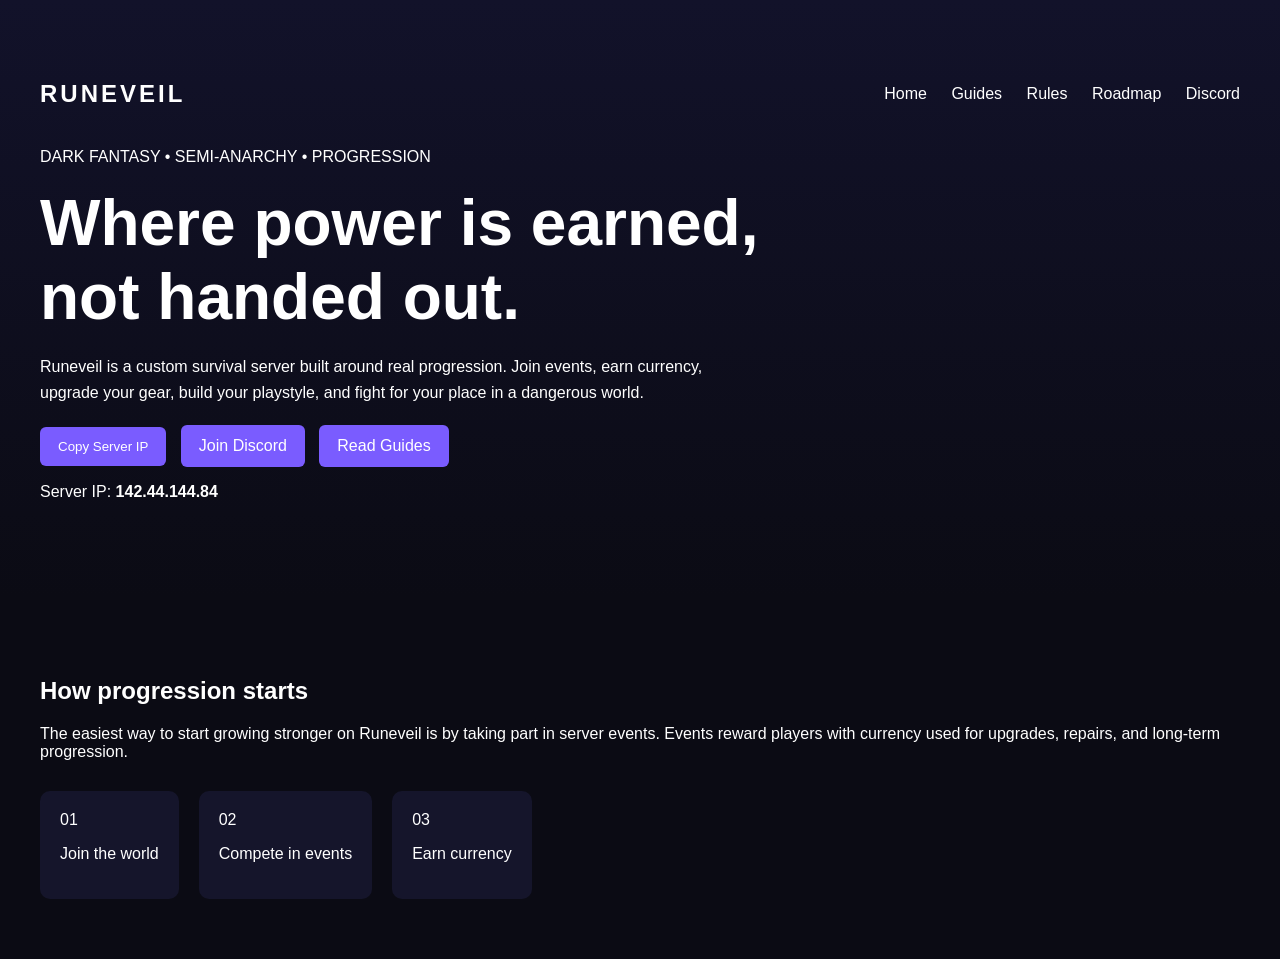
==== index.html @ 257fd69f "Add files via upload" ====
<!DOCTYPE html>
<html lang="en">
<head>
<meta charset="UTF-8">
<meta name="viewport" content="width=device-width, initial-scale=1.0">
<title>Runeveil</title>
<link rel="stylesheet" href="styles.css">
</head>

<body>

<header class="hero">
<div class="nav">
<div class="logo">RUNEVEIL</div>

<div class="links">
<a href="index.html">Home</a>
<a href="guides.html">Guides</a>
<a href="rules.html">Rules</a>
<a href="roadmap.html">Roadmap</a>
<a href="https://discord.gg/XzxYPjAeKG" target="_blank">Discord</a>
</div>
</div>

<div class="hero-content">

<p class="tag">DARK FANTASY • SEMI-ANARCHY • PROGRESSION</p>

<h1>Where power is earned,<br>not handed out.</h1>

<p class="desc">
Runeveil is a custom survival server built around real progression.
Join events, earn currency, upgrade your gear, build your playstyle,
and fight for your place in a dangerous world.
</p>

<div class="buttons">
<button onclick="copyIP()">Copy Server IP</button>
<a class="btn" href="https://discord.gg/XzxYPjAeKG" target="_blank">Join Discord</a>
<a class="btn" href="guides.html">Read Guides</a>
</div>

<p class="ip">Server IP: <strong id="serverip">142.44.144.84</strong></p>

</div>
</header>

<section class="section">

<h2>How progression starts</h2>

<p>
The easiest way to start growing stronger on Runeveil is by taking part in server events.
Events reward players with currency used for upgrades, repairs, and long‑term progression.
</p>

<div class="steps">

<div class="step">
<span>01</span>
<p>Join the world</p>
</div>

<div class="step">
<span>02</span>
<p>Compete in events</p>
</div>

<div class="step">
<span>03</span>
<p>Earn currency</p>
</div>

</div>

</section>

<script src="script.js"></script>

</body>
</html>
---- styles.css ----
body{
margin:0;
font-family:Arial, Helvetica, sans-serif;
background:#0b0b14;
color:white;
}

.hero{
padding:80px 40px;
background:linear-gradient(180deg,#12122a,#0b0b14);
}

.nav{
display:flex;
justify-content:space-between;
align-items:center;
margin-bottom:40px;
}

.logo{
font-size:24px;
font-weight:bold;
letter-spacing:3px;
}

.links a{
margin-left:20px;
color:white;
text-decoration:none;
}

.hero-content h1{
font-size:64px;
margin:20px 0;
}

.desc{
max-width:700px;
line-height:1.6;
}

.buttons{
margin-top:20px;
}

button,.btn{
background:#7a5cff;
border:none;
color:white;
padding:12px 18px;
margin-right:10px;
border-radius:6px;
cursor:pointer;
text-decoration:none;
display:inline-block;
}

.section{
padding:60px 40px;
}

.steps{
display:flex;
gap:20px;
margin-top:30px;
}

.step{
background:#15152b;
padding:20px;
border-radius:10px;
}

.page{
padding:60px;
max-width:900px;
margin:auto;
}
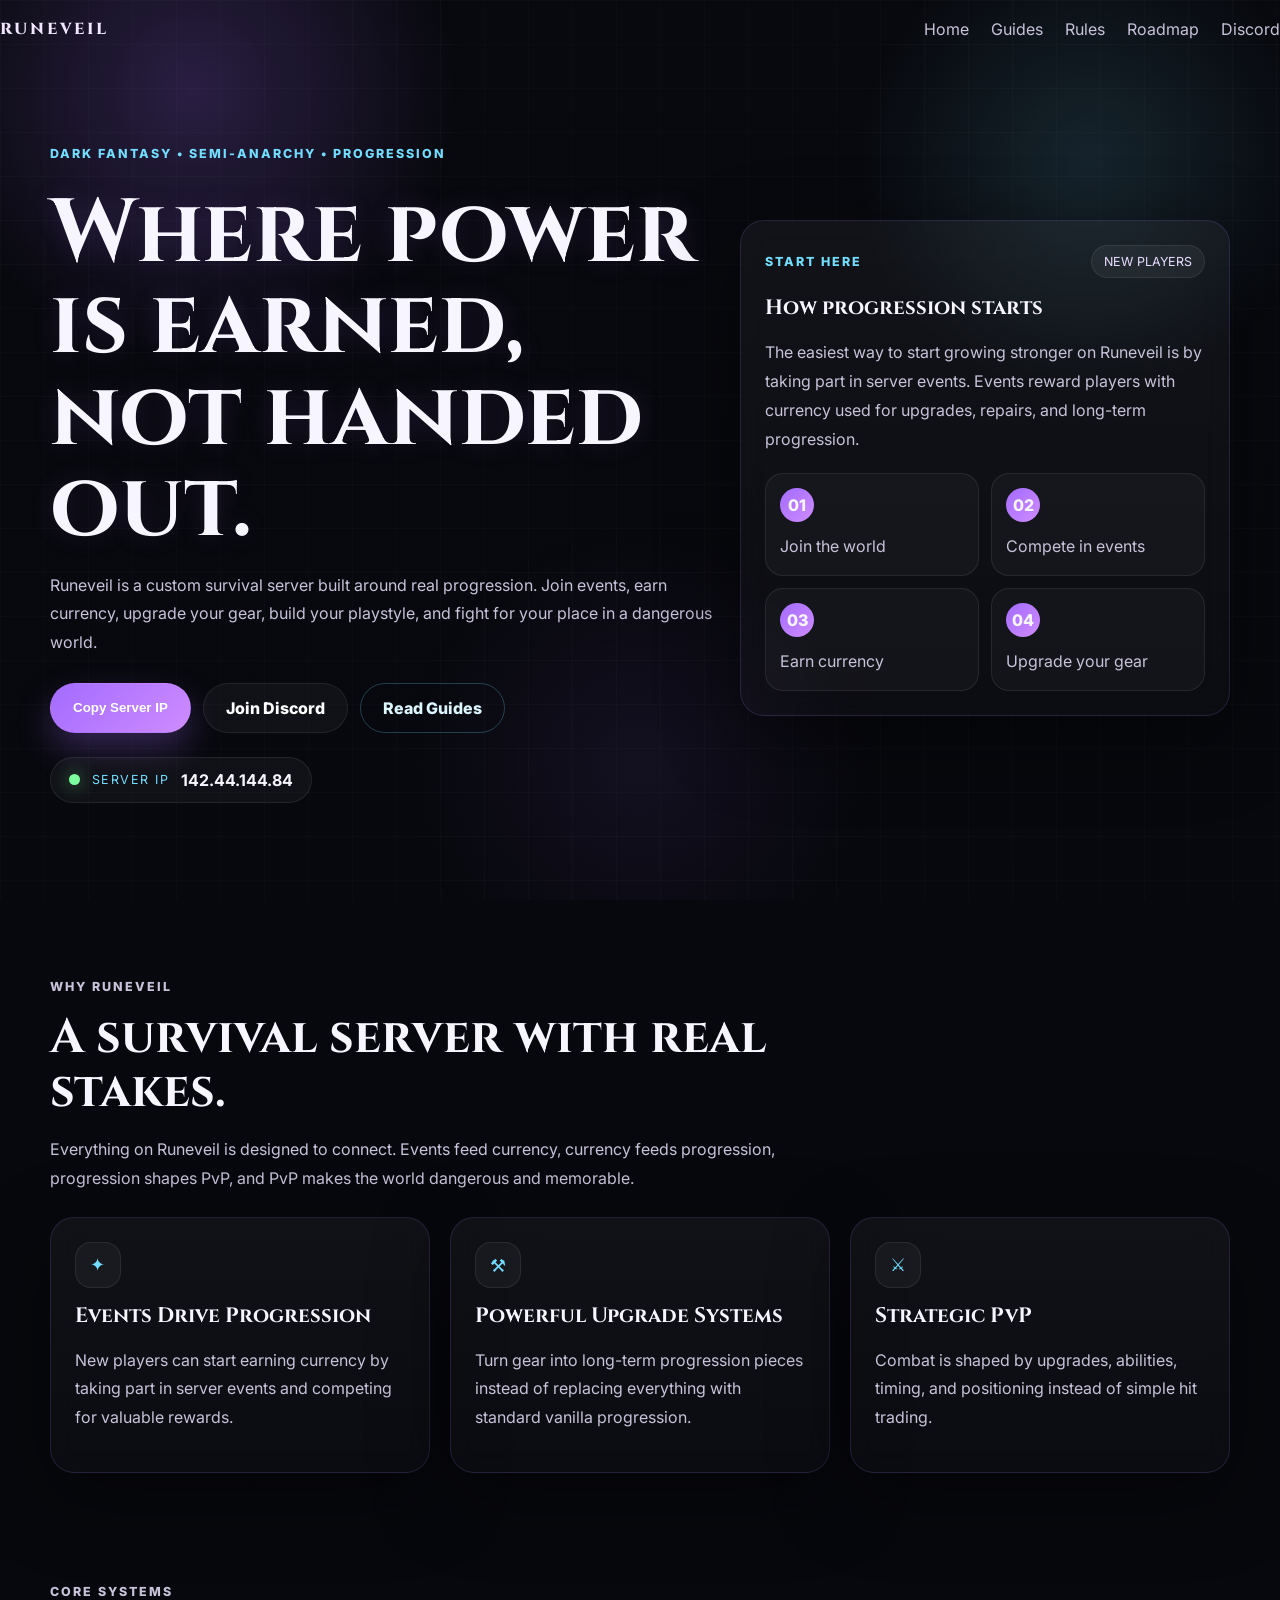
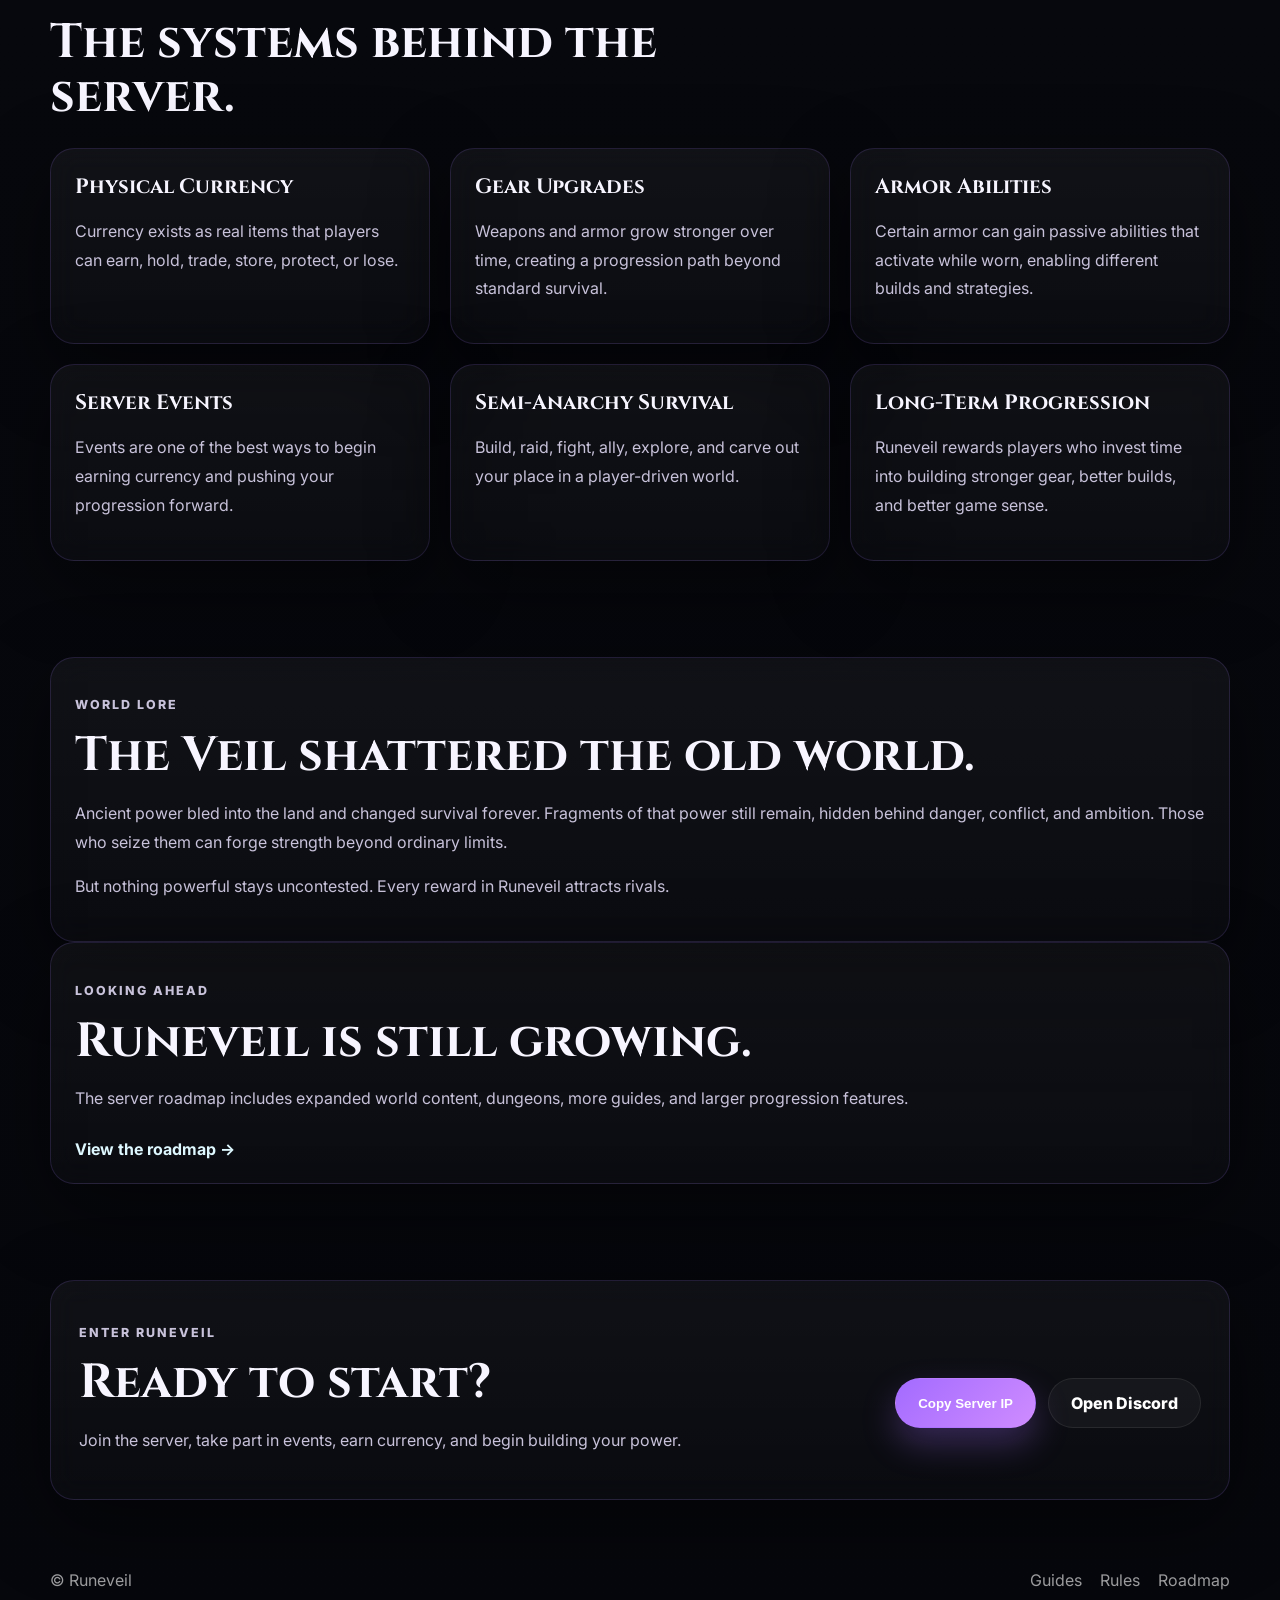
==== commit 075dee7e: "Add files via upload" ====
--- a/index.html
+++ b/index.html
@@ -1,82 +1,183 @@
-
 <!DOCTYPE html>
 <html lang="en">
 <head>
-<meta charset="UTF-8">
-<meta name="viewport" content="width=device-width, initial-scale=1.0">
-<title>Runeveil</title>
-<link rel="stylesheet" href="styles.css">
+  <meta charset="UTF-8" />
+  <meta name="viewport" content="width=device-width, initial-scale=1.0" />
+  <title>Runeveil — Dark Fantasy Survival</title>
+  <meta name="description" content="Runeveil is a dark fantasy semi-anarchy Minecraft survival server built around events, progression, PvP, and powerful gear upgrades." />
+  <link rel="preconnect" href="https://fonts.googleapis.com">
+  <link rel="preconnect" href="https://fonts.gstatic.com" crossorigin>
+  <link href="https://fonts.googleapis.com/css2?family=Cinzel:wght@500;700;800&family=Inter:wght@400;500;600;700;800&display=swap" rel="stylesheet">
+  <link rel="stylesheet" href="styles.css" />
 </head>
+<body>
+  <div class="site-bg"></div>
+  <div class="noise"></div>
 
-<body>
+  <header class="hero-shell">
+    <nav class="nav">
+      <a href="index.html" class="brand">RUNEVEIL</a>
+      <button class="nav-toggle" aria-label="Open navigation" onclick="toggleNav()">☰</button>
+      <div class="nav-links" id="navLinks">
+        <a href="index.html">Home</a>
+        <a href="guides.html">Guides</a>
+        <a href="rules.html">Rules</a>
+        <a href="roadmap.html">Roadmap</a>
+        <a href="https://discord.gg/XzxYPjAeKG" target="_blank" rel="noopener noreferrer">Discord</a>
+      </div>
+    </nav>
 
-<header class="hero">
-<div class="nav">
-<div class="logo">RUNEVEIL</div>
+    <section class="hero">
+      <div class="hero-copy">
+        <p class="eyebrow">DARK FANTASY • SEMI-ANARCHY • PROGRESSION</p>
+        <h1>Where power is earned, not handed out.</h1>
+        <p class="lead">
+          Runeveil is a custom survival server built around real progression. 
+          Join events, earn currency, upgrade your gear, build your playstyle, and fight for your place in a dangerous world.
+        </p>
+        <div class="cta-row">
+          <button class="btn btn-primary" onclick="copyIP()">Copy Server IP</button>
+          <a class="btn btn-secondary" href="https://discord.gg/XzxYPjAeKG" target="_blank" rel="noopener noreferrer">Join Discord</a>
+          <a class="btn btn-ghost" href="guides.html">Read Guides</a>
+        </div>
+        <div class="server-chip">
+          <span class="status"></span>
+          <span class="chip-label">Server IP</span>
+          <strong id="serverip">142.44.144.84</strong>
+        </div>
+      </div>
 
-<div class="links">
-<a href="index.html">Home</a>
-<a href="guides.html">Guides</a>
-<a href="rules.html">Rules</a>
-<a href="roadmap.html">Roadmap</a>
-<a href="https://discord.gg/XzxYPjAeKG" target="_blank">Discord</a>
-</div>
-</div>
+      <div class="hero-panel card">
+        <div class="panel-header">
+          <span class="panel-tag">START HERE</span>
+          <span class="panel-badge">NEW PLAYERS</span>
+        </div>
+        <h3>How progression starts</h3>
+        <p>
+          The easiest way to start growing stronger on Runeveil is by taking part in server events.
+          Events reward players with currency used for upgrades, repairs, and long-term progression.
+        </p>
+        <div class="quick-steps">
+          <div class="quick-step"><span>01</span><p>Join the world</p></div>
+          <div class="quick-step"><span>02</span><p>Compete in events</p></div>
+          <div class="quick-step"><span>03</span><p>Earn currency</p></div>
+          <div class="quick-step"><span>04</span><p>Upgrade your gear</p></div>
+        </div>
+      </div>
+    </section>
+  </header>
 
-<div class="hero-content">
+  <main class="container">
+    <section class="section">
+      <div class="section-heading">
+        <p class="section-tag">WHY RUNEVEIL</p>
+        <h2>A survival server with real stakes.</h2>
+        <p>
+          Everything on Runeveil is designed to connect. Events feed currency, currency feeds progression,
+          progression shapes PvP, and PvP makes the world dangerous and memorable.
+        </p>
+      </div>
 
-<p class="tag">DARK FANTASY • SEMI-ANARCHY • PROGRESSION</p>
+      <div class="grid three">
+        <article class="card feature-card">
+          <div class="icon">✦</div>
+          <h3>Events Drive Progression</h3>
+          <p>New players can start earning currency by taking part in server events and competing for valuable rewards.</p>
+        </article>
+        <article class="card feature-card">
+          <div class="icon">⚒</div>
+          <h3>Powerful Upgrade Systems</h3>
+          <p>Turn gear into long-term progression pieces instead of replacing everything with standard vanilla progression.</p>
+        </article>
+        <article class="card feature-card">
+          <div class="icon">⚔</div>
+          <h3>Strategic PvP</h3>
+          <p>Combat is shaped by upgrades, abilities, timing, and positioning instead of simple hit trading.</p>
+        </article>
+      </div>
+    </section>
 
-<h1>Where power is earned,<br>not handed out.</h1>
+    <section class="section">
+      <div class="section-heading">
+        <p class="section-tag">CORE SYSTEMS</p>
+        <h2>The systems behind the server.</h2>
+      </div>
 
-<p class="desc">
-Runeveil is a custom survival server built around real progression.
-Join events, earn currency, upgrade your gear, build your playstyle,
-and fight for your place in a dangerous world.
-</p>
+      <div class="grid three">
+        <article class="card system-card">
+          <h3>Physical Currency</h3>
+          <p>Currency exists as real items that players can earn, hold, trade, store, protect, or lose.</p>
+        </article>
+        <article class="card system-card">
+          <h3>Gear Upgrades</h3>
+          <p>Weapons and armor grow stronger over time, creating a progression path beyond standard survival.</p>
+        </article>
+        <article class="card system-card">
+          <h3>Armor Abilities</h3>
+          <p>Certain armor can gain passive abilities that activate while worn, enabling different builds and strategies.</p>
+        </article>
+        <article class="card system-card">
+          <h3>Server Events</h3>
+          <p>Events are one of the best ways to begin earning currency and pushing your progression forward.</p>
+        </article>
+        <article class="card system-card">
+          <h3>Semi-Anarchy Survival</h3>
+          <p>Build, raid, fight, ally, explore, and carve out your place in a player-driven world.</p>
+        </article>
+        <article class="card system-card">
+          <h3>Long-Term Progression</h3>
+          <p>Runeveil rewards players who invest time into building stronger gear, better builds, and better game sense.</p>
+        </article>
+      </div>
+    </section>
 
-<div class="buttons">
-<button onclick="copyIP()">Copy Server IP</button>
-<a class="btn" href="https://discord.gg/XzxYPjAeKG" target="_blank">Join Discord</a>
-<a class="btn" href="guides.html">Read Guides</a>
-</div>
+    <section class="section split">
+      <div class="card lore-card">
+        <p class="section-tag">WORLD LORE</p>
+        <h2>The Veil shattered the old world.</h2>
+        <p>
+          Ancient power bled into the land and changed survival forever. Fragments of that power still remain,
+          hidden behind danger, conflict, and ambition. Those who seize them can forge strength beyond ordinary limits.
+        </p>
+        <p>
+          But nothing powerful stays uncontested. Every reward in Runeveil attracts rivals.
+        </p>
+      </div>
 
-<p class="ip">Server IP: <strong id="serverip">142.44.144.84</strong></p>
+      <div class="card roadmap-preview">
+        <p class="section-tag">LOOKING AHEAD</p>
+        <h2>Runeveil is still growing.</h2>
+        <p>
+          The server roadmap includes expanded world content, dungeons, more guides, and larger progression features.
+        </p>
+        <a class="text-link" href="roadmap.html">View the roadmap →</a>
+      </div>
+    </section>
 
-</div>
-</header>
+    <section class="section" id="join">
+      <div class="card join-banner">
+        <div>
+          <p class="section-tag">ENTER RUNEVEIL</p>
+          <h2>Ready to start?</h2>
+          <p>Join the server, take part in events, earn currency, and begin building your power.</p>
+        </div>
+        <div class="cta-row">
+          <button class="btn btn-primary" onclick="copyIP()">Copy Server IP</button>
+          <a class="btn btn-secondary" href="https://discord.gg/XzxYPjAeKG" target="_blank" rel="noopener noreferrer">Open Discord</a>
+        </div>
+      </div>
+    </section>
+  </main>
 
-<section class="section">
+  <footer class="footer container">
+    <div>© Runeveil</div>
+    <div class="footer-links">
+      <a href="guides.html">Guides</a>
+      <a href="rules.html">Rules</a>
+      <a href="roadmap.html">Roadmap</a>
+    </div>
+  </footer>
 
-<h2>How progression starts</h2>
-
-<p>
-The easiest way to start growing stronger on Runeveil is by taking part in server events.
-Events reward players with currency used for upgrades, repairs, and long‑term progression.
-</p>
-
-<div class="steps">
-
-<div class="step">
-<span>01</span>
-<p>Join the world</p>
-</div>
-
-<div class="step">
-<span>02</span>
-<p>Compete in events</p>
-</div>
-
-<div class="step">
-<span>03</span>
-<p>Earn currency</p>
-</div>
-
-</div>
-
-</section>
-
-<script src="script.js"></script>
-
+  <script src="script.js"></script>
 </body>
 </html>
--- a/styles.css
+++ b/styles.css
@@ -1,79 +1,450 @@
-
-body{
-margin:0;
-font-family:Arial, Helvetica, sans-serif;
-background:#0b0b14;
-color:white;
-}
-
-.hero{
-padding:80px 40px;
-background:linear-gradient(180deg,#12122a,#0b0b14);
-}
-
-.nav{
-display:flex;
-justify-content:space-between;
-align-items:center;
-margin-bottom:40px;
-}
-
-.logo{
-font-size:24px;
-font-weight:bold;
-letter-spacing:3px;
-}
-
-.links a{
-margin-left:20px;
-color:white;
-text-decoration:none;
-}
-
-.hero-content h1{
-font-size:64px;
-margin:20px 0;
-}
-
-.desc{
-max-width:700px;
-line-height:1.6;
-}
-
-.buttons{
-margin-top:20px;
-}
-
-button,.btn{
-background:#7a5cff;
-border:none;
-color:white;
-padding:12px 18px;
-margin-right:10px;
-border-radius:6px;
-cursor:pointer;
-text-decoration:none;
-display:inline-block;
-}
-
-.section{
-padding:60px 40px;
-}
-
-.steps{
-display:flex;
-gap:20px;
-margin-top:30px;
-}
-
-.step{
-background:#15152b;
-padding:20px;
-border-radius:10px;
-}
-
-.page{
-padding:60px;
-max-width:900px;
-margin:auto;
-}
+:root {
+  --bg: #07070b;
+  --bg-soft: #10111b;
+  --panel: rgba(19, 21, 33, 0.78);
+  --panel-2: rgba(27, 30, 45, 0.92);
+  --line: rgba(160, 123, 255, 0.16);
+  --line-2: rgba(255,255,255,0.08);
+  --text: #f7f5ff;
+  --muted: #c8c2da;
+  --primary: #a36bff;
+  --primary-2: #cf8cff;
+  --accent: #73ddff;
+  --shadow: 0 24px 80px rgba(0,0,0,.45);
+}
+
+* { box-sizing: border-box; }
+
+html { scroll-behavior: smooth; }
+
+body {
+  margin: 0;
+  color: var(--text);
+  font-family: "Inter", Arial, sans-serif;
+  background: linear-gradient(180deg, #08090e 0%, #06070c 100%);
+  overflow-x: hidden;
+}
+
+.site-bg {
+  position: fixed;
+  inset: 0;
+  background:
+    radial-gradient(circle at 15% 10%, rgba(163,107,255,.22), transparent 20%),
+    radial-gradient(circle at 85% 18%, rgba(115,221,255,.13), transparent 18%),
+    radial-gradient(circle at 50% 85%, rgba(163,107,255,.08), transparent 24%),
+    linear-gradient(180deg, rgba(255,255,255,.02) 1px, transparent 1px),
+    linear-gradient(90deg, rgba(255,255,255,.02) 1px, transparent 1px);
+  background-size: auto, auto, auto, 44px 44px, 44px 44px;
+  pointer-events: none;
+  z-index: 0;
+}
+
+.noise {
+  position: fixed;
+  inset: 0;
+  background-image: radial-gradient(rgba(255,255,255,.05) 0.7px, transparent 0.7px);
+  background-size: 8px 8px;
+  opacity: .03;
+  pointer-events: none;
+  z-index: 0;
+}
+
+body > * {
+  position: relative;
+  z-index: 1;
+}
+
+a { color: inherit; text-decoration: none; }
+
+.container {
+  width: min(1180px, calc(100% - 32px));
+  margin: 0 auto;
+}
+
+.top-spaced {
+  padding-top: 18px;
+}
+
+.nav {
+  display: flex;
+  justify-content: space-between;
+  align-items: center;
+  gap: 18px;
+  padding: 18px 0;
+}
+
+.brand {
+  font-family: "Cinzel", serif;
+  font-weight: 800;
+  letter-spacing: .18em;
+  color: #f0e7ff;
+}
+
+.nav-links {
+  display: flex;
+  gap: 22px;
+  align-items: center;
+  color: var(--muted);
+}
+
+.nav-links a:hover {
+  color: white;
+}
+
+.nav-toggle {
+  display: none;
+  background: rgba(255,255,255,.04);
+  border: 1px solid var(--line-2);
+  color: white;
+  border-radius: 12px;
+  padding: 8px 12px;
+  cursor: pointer;
+}
+
+.hero-shell {
+  padding-bottom: 48px;
+}
+
+.hero {
+  min-height: calc(100vh - 90px);
+  display: grid;
+  grid-template-columns: 1.15fr .85fr;
+  gap: 28px;
+  align-items: center;
+  width: min(1180px, calc(100% - 32px));
+  margin: 0 auto;
+  padding: 30px 0 20px;
+}
+
+.hero-copy,
+.subhero {
+  max-width: 760px;
+}
+
+.eyebrow,
+.section-tag,
+.panel-tag {
+  display: inline-block;
+  color: var(--accent);
+  font-weight: 800;
+  font-size: .78rem;
+  letter-spacing: .16em;
+  text-transform: uppercase;
+}
+
+h1, h2, h3 {
+  font-family: "Cinzel", serif;
+  margin: 0;
+}
+
+h1 {
+  font-size: clamp(3rem, 7vw, 6rem);
+  line-height: 1.02;
+  margin: 16px 0 14px;
+  text-shadow: 0 0 26px rgba(163,107,255,.15);
+}
+
+h2 {
+  font-size: clamp(2rem, 4vw, 3rem);
+  line-height: 1.12;
+  margin-bottom: 14px;
+}
+
+h3 {
+  font-size: 1.3rem;
+  margin-bottom: 10px;
+}
+
+.lead,
+.section-heading p,
+.card p,
+.rule-item p,
+.timeline-item p {
+  color: var(--muted);
+  line-height: 1.8;
+}
+
+.cta-row {
+  display: flex;
+  flex-wrap: wrap;
+  gap: 12px;
+  margin-top: 26px;
+}
+
+.btn {
+  border-radius: 999px;
+  padding: 14px 22px;
+  font-weight: 800;
+  border: 1px solid transparent;
+  transition: transform .18s ease, box-shadow .18s ease, border-color .18s ease, background .18s ease;
+}
+
+.btn:hover {
+  transform: translateY(-2px);
+}
+
+.btn-primary {
+  background: linear-gradient(135deg, var(--primary), var(--primary-2));
+  color: white;
+  box-shadow: 0 16px 34px rgba(163,107,255,.28);
+}
+
+.btn-secondary {
+  background: rgba(255,255,255,.04);
+  color: white;
+  border-color: var(--line-2);
+}
+
+.btn-ghost {
+  background: transparent;
+  color: #dcf6ff;
+  border-color: rgba(115,221,255,.26);
+}
+
+.server-chip {
+  display: inline-flex;
+  align-items: center;
+  gap: 12px;
+  margin-top: 24px;
+  padding: 12px 18px;
+  border-radius: 999px;
+  background: rgba(255,255,255,.04);
+  border: 1px solid var(--line-2);
+}
+
+.status {
+  width: 11px;
+  height: 11px;
+  border-radius: 999px;
+  background: #7cff9e;
+  box-shadow: 0 0 18px rgba(124,255,158,.65);
+}
+
+.chip-label {
+  color: var(--accent);
+  font-size: .78rem;
+  text-transform: uppercase;
+  letter-spacing: .12em;
+}
+
+.card {
+  background: linear-gradient(180deg, rgba(255,255,255,.045), rgba(255,255,255,.02));
+  border: 1px solid var(--line);
+  border-radius: 24px;
+  box-shadow: var(--shadow);
+  backdrop-filter: blur(14px);
+}
+
+.hero-panel {
+  padding: 24px;
+}
+
+.panel-header {
+  display: flex;
+  justify-content: space-between;
+  gap: 12px;
+  align-items: center;
+  margin-bottom: 16px;
+}
+
+.panel-badge {
+  color: #e9ddff;
+  background: rgba(255,255,255,.05);
+  border: 1px solid var(--line-2);
+  padding: 8px 12px;
+  border-radius: 999px;
+  font-size: .78rem;
+}
+
+.quick-steps {
+  display: grid;
+  grid-template-columns: 1fr 1fr;
+  gap: 12px;
+  margin-top: 20px;
+}
+
+.quick-step {
+  background: rgba(255,255,255,.03);
+  border: 1px solid var(--line-2);
+  border-radius: 18px;
+  padding: 14px;
+}
+
+.quick-step span,
+.step-number {
+  display: inline-flex;
+  align-items: center;
+  justify-content: center;
+  width: 34px;
+  height: 34px;
+  border-radius: 999px;
+  background: linear-gradient(135deg, var(--primary), var(--primary-2));
+  font-weight: 800;
+  margin-bottom: 10px;
+}
+
+.quick-step p {
+  margin: 0;
+  color: var(--muted);
+}
+
+.section {
+  padding: 48px 0;
+}
+
+.section-heading {
+  max-width: 760px;
+  margin-bottom: 24px;
+}
+
+.grid {
+  display: grid;
+  gap: 20px;
+}
+
+.grid.three {
+  grid-template-columns: repeat(3, 1fr);
+}
+
+.grid.two,
+.split {
+  grid-template-columns: repeat(2, 1fr);
+}
+
+.feature-card,
+.system-card,
+.guide-card,
+.step-card,
+.lore-card,
+.roadmap-preview {
+  padding: 24px;
+}
+
+.icon {
+  width: 46px;
+  height: 46px;
+  border-radius: 16px;
+  display: inline-flex;
+  align-items: center;
+  justify-content: center;
+  background: rgba(255,255,255,.04);
+  border: 1px solid var(--line-2);
+  color: var(--accent);
+  margin-bottom: 14px;
+  font-size: 1.1rem;
+}
+
+.text-link {
+  display: inline-block;
+  margin-top: 10px;
+  color: #def8ff;
+  font-weight: 700;
+}
+
+.join-banner {
+  padding: 28px;
+  display: flex;
+  justify-content: space-between;
+  gap: 24px;
+  align-items: center;
+}
+
+.subhero {
+  padding: 40px 0 8px;
+}
+
+.rules-list,
+.timeline {
+  display: grid;
+  gap: 16px;
+}
+
+.rule-item,
+.timeline-item {
+  display: grid;
+  grid-template-columns: 70px 1fr;
+  gap: 16px;
+  align-items: start;
+  padding: 20px;
+}
+
+.rule-item span,
+.timeline-meta {
+  display: inline-flex;
+  align-items: center;
+  justify-content: center;
+  min-height: 44px;
+  border-radius: 14px;
+  background: rgba(255,255,255,.04);
+  border: 1px solid var(--line-2);
+  color: var(--accent);
+  font-weight: 800;
+}
+
+.footer {
+  padding: 22px 0 38px;
+  display: flex;
+  justify-content: space-between;
+  gap: 16px;
+  color: rgba(255,255,255,.6);
+}
+
+.footer-links {
+  display: flex;
+  gap: 18px;
+}
+
+@media (max-width: 980px) {
+  .hero,
+  .grid.three,
+  .grid.two,
+  .split {
+    grid-template-columns: 1fr;
+  }
+
+  .join-banner {
+    flex-direction: column;
+    align-items: flex-start;
+  }
+
+  .hero {
+    min-height: auto;
+    padding-top: 10px;
+  }
+}
+
+@media (max-width: 760px) {
+  .nav {
+    flex-wrap: wrap;
+  }
+
+  .nav-toggle {
+    display: inline-flex;
+  }
+
+  .nav-links {
+    display: none;
+    width: 100%;
+    flex-direction: column;
+    align-items: flex-start;
+    padding: 10px 0 6px;
+    gap: 12px;
+  }
+
+  .nav-links.open {
+    display: flex;
+  }
+
+  .footer {
+    flex-direction: column;
+  }
+
+  .rule-item,
+  .timeline-item {
+    grid-template-columns: 1fr;
+  }
+
+  .quick-steps {
+    grid-template-columns: 1fr;
+  }
+}
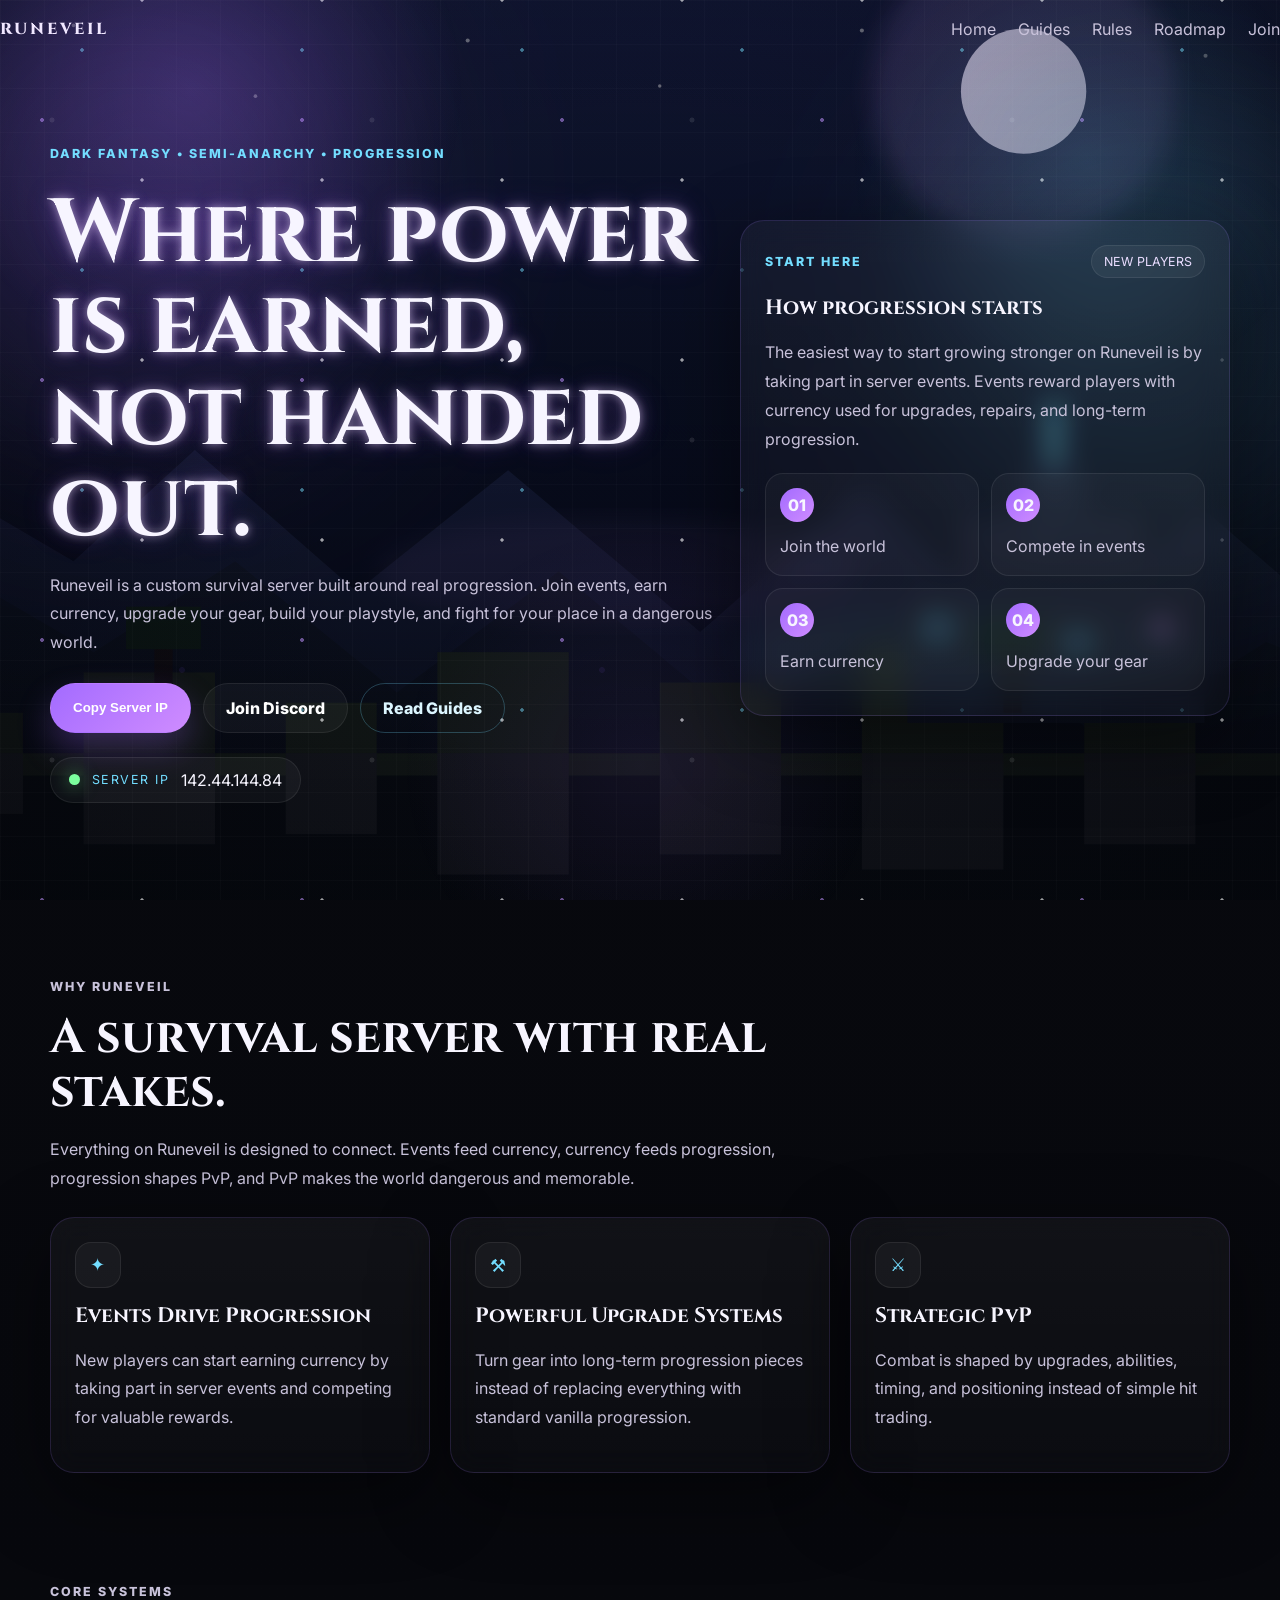
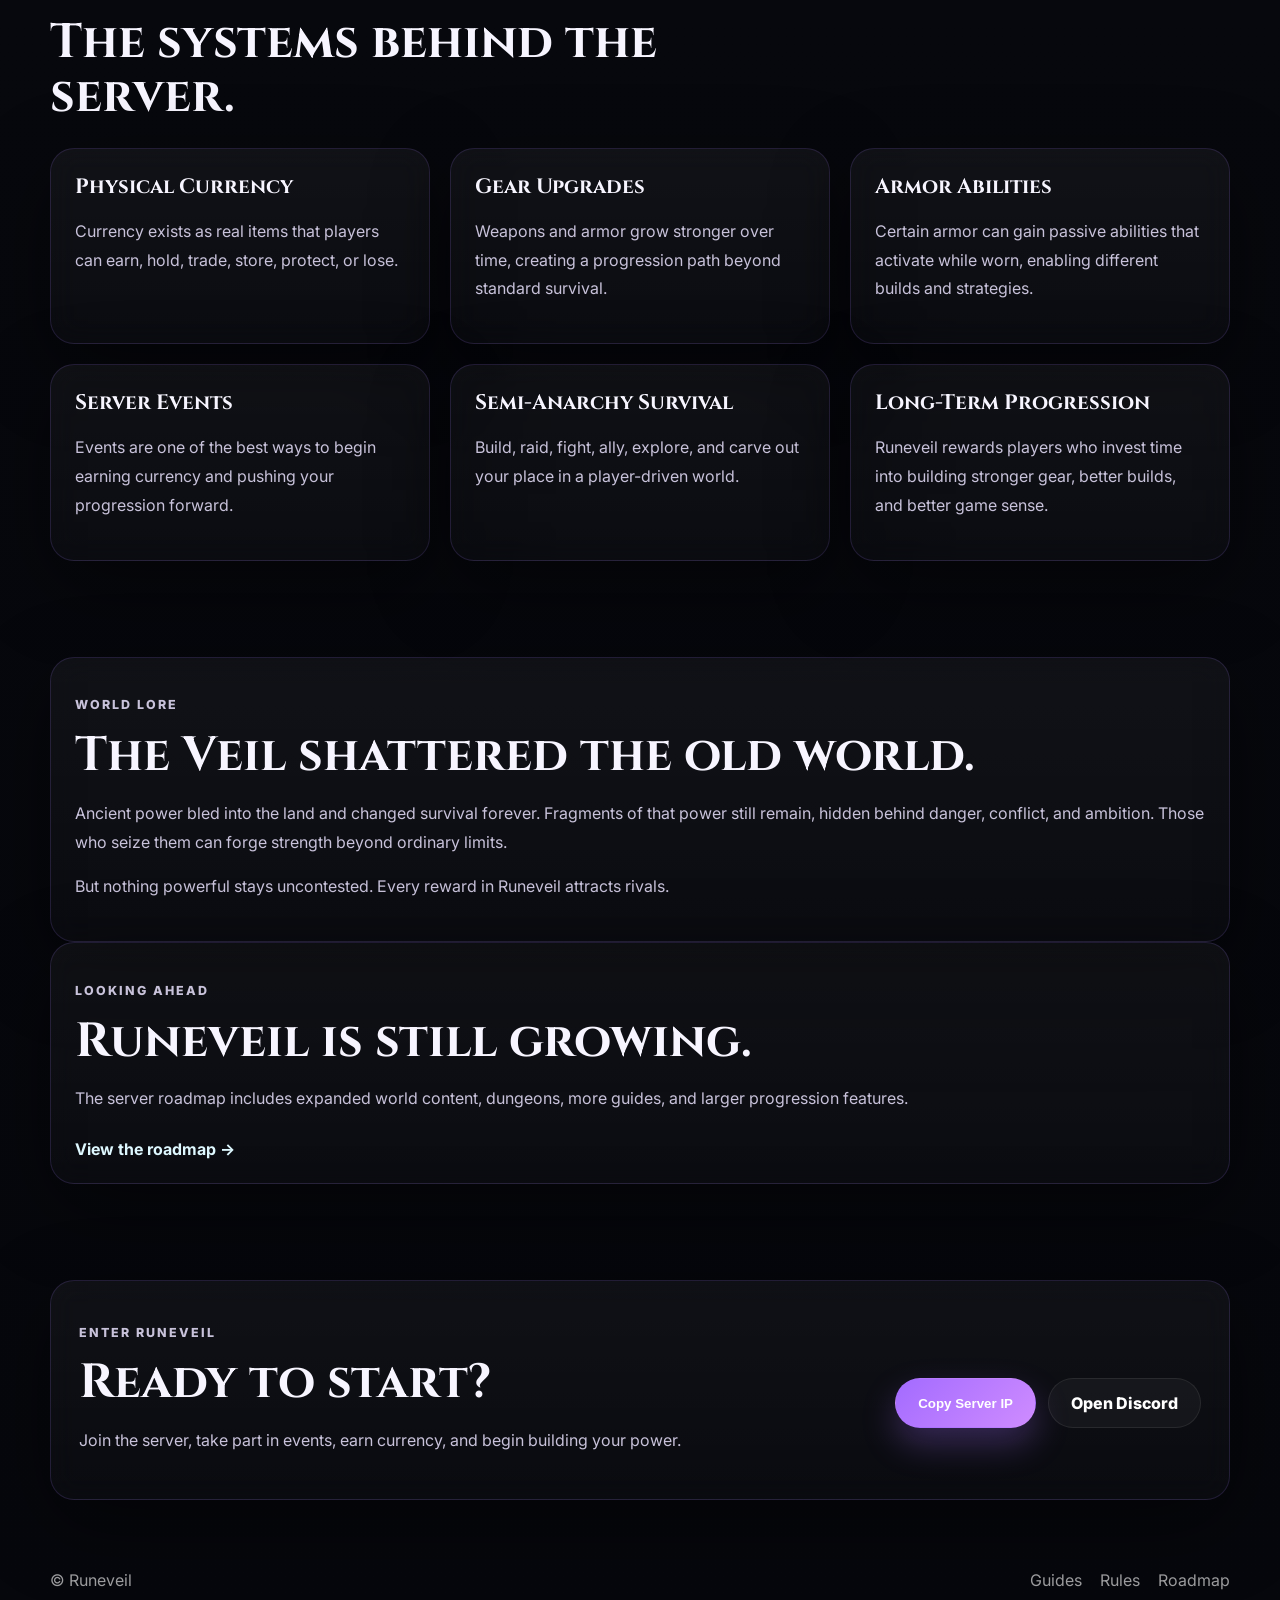
==== commit 6beec384: "Add files via upload" ====
--- a/index.html
+++ b/index.html
@@ -11,6 +11,16 @@
   <link rel="stylesheet" href="styles.css" />
 </head>
 <body>
+
+<div class="rv-effects" aria-hidden="true">
+  <div class="rv-cinematic"></div>
+  <div class="rv-vignette"></div>
+  <div class="rv-fog rv-fog-a"></div>
+  <div class="rv-fog rv-fog-b"></div>
+  <div class="rv-particles rv-particles-a"></div>
+  <div class="rv-particles rv-particles-b"></div>
+</div>
+
   <div class="site-bg"></div>
   <div class="noise"></div>
 
@@ -23,14 +33,14 @@
         <a href="guides.html">Guides</a>
         <a href="rules.html">Rules</a>
         <a href="roadmap.html">Roadmap</a>
-        <a href="https://discord.gg/XzxYPjAeKG" target="_blank" rel="noopener noreferrer">Discord</a>
+        <a href="#join">Join</a>
       </div>
     </nav>
 
     <section class="hero">
       <div class="hero-copy">
         <p class="eyebrow">DARK FANTASY • SEMI-ANARCHY • PROGRESSION</p>
-        <h1>Where power is earned, not handed out.</h1>
+        <h1><span class="rv-title-glow">Where power is earned, not handed out.</span></h1>
         <p class="lead">
           Runeveil is a custom survival server built around real progression. 
           Join events, earn currency, upgrade your gear, build your playstyle, and fight for your place in a dangerous world.
@@ -43,7 +53,7 @@
         <div class="server-chip">
           <span class="status"></span>
           <span class="chip-label">Server IP</span>
-          <strong id="serverip">142.44.144.84</strong>
+          142.44.144.84</strong>
         </div>
       </div>
 
--- a/styles.css
+++ b/styles.css
@@ -448,3 +448,139 @@
     grid-template-columns: 1fr;
   }
 }
+
+
+/* ===== Runeveil obvious effects layer ===== */
+body{
+  position:relative;
+  overflow-x:hidden;
+}
+
+.rv-effects{
+  position:fixed;
+  inset:0;
+  z-index:-2;
+  pointer-events:none;
+  overflow:hidden;
+}
+
+.rv-cinematic{
+  position:absolute;
+  inset:-2%;
+  background:
+    linear-gradient(180deg, rgba(8,10,18,.12), rgba(7,9,15,.58)),
+    url("minecraft_cinematic_bg.svg") center/cover no-repeat;
+  transform:scale(1.08);
+  animation: rvBgMove 16s ease-in-out infinite alternate;
+  filter:saturate(1.08) contrast(1.06);
+}
+
+.rv-vignette{
+  position:absolute;
+  inset:0;
+  background:
+    radial-gradient(circle at center, transparent 40%, rgba(3,4,8,.38) 100%),
+    linear-gradient(180deg, rgba(6,8,12,.08), rgba(6,8,12,.45));
+}
+
+.rv-fog{
+  position:absolute;
+  border-radius:999px;
+  filter:blur(95px);
+  opacity:.42;
+  mix-blend-mode:screen;
+}
+.rv-fog-a{
+  width:460px;
+  height:460px;
+  left:-90px;
+  top:-40px;
+  background:rgba(157, 103, 255, .40);
+  animation: rvFogA 9s ease-in-out infinite alternate;
+}
+.rv-fog-b{
+  width:420px;
+  height:420px;
+  right:-80px;
+  top:120px;
+  background:rgba(105, 225, 255, .25);
+  animation: rvFogB 11s ease-in-out infinite alternate;
+}
+
+.rv-particles{
+  position:absolute;
+  inset:-10%;
+  background-repeat:repeat;
+}
+.rv-particles-a{
+  background-image:
+    radial-gradient(circle, rgba(255,255,255,.95) 0 1.4px, transparent 1.9px),
+    radial-gradient(circle, rgba(193,148,255,.8) 0 1.7px, transparent 2.2px),
+    radial-gradient(circle, rgba(119,226,255,.75) 0 1.5px, transparent 2px);
+  background-size: 180px 180px, 260px 260px, 220px 220px;
+  background-position: 0 0, 40px 80px, 100px 30px;
+  opacity:.65;
+  animation: rvParticlesA 18s linear infinite;
+}
+.rv-particles-b{
+  background-image:
+    radial-gradient(circle, rgba(255,255,255,.35) 0 2.2px, transparent 2.8px),
+    radial-gradient(circle, rgba(145,95,255,.28) 0 2.6px, transparent 3.2px);
+  background-size: 320px 320px, 420px 420px;
+  background-position: 20px 50px, 100px 130px;
+  opacity:.28;
+  animation: rvParticlesB 28s linear infinite;
+}
+
+.rv-logo-glow,
+.logo{
+  text-shadow:
+    0 0 10px rgba(218,170,255,.82),
+    0 0 22px rgba(143,95,255,.55),
+    0 0 42px rgba(105,225,255,.26);
+  animation: rvLogoPulse 2.8s ease-in-out infinite;
+}
+
+.rv-title-glow{
+  display:inline-block;
+  text-shadow:
+    0 0 8px rgba(238,223,255,.50),
+    0 0 18px rgba(203,140,255,.30),
+    0 0 34px rgba(143,95,255,.18);
+  animation: rvTitlePulse 3.2s ease-in-out infinite;
+}
+
+@keyframes rvBgMove{
+  from{transform:scale(1.08) translate3d(0,0,0)}
+  to{transform:scale(1.12) translate3d(0,-16px,0)}
+}
+@keyframes rvFogA{
+  from{transform:translate3d(0,0,0)}
+  to{transform:translate3d(32px,-14px,0)}
+}
+@keyframes rvFogB{
+  from{transform:translate3d(0,0,0)}
+  to{transform:translate3d(-28px,16px,0)}
+}
+@keyframes rvParticlesA{
+  from{transform:translateY(0)}
+  to{transform:translateY(48px)}
+}
+@keyframes rvParticlesB{
+  from{transform:translateY(0)}
+  to{transform:translateY(-34px)}
+}
+@keyframes rvLogoPulse{
+  0%,100%{filter:brightness(1)}
+  50%{filter:brightness(1.12)}
+}
+@keyframes rvTitlePulse{
+  0%,100%{opacity:1}
+  50%{opacity:.92}
+}
+
+/* keep page content above effects */
+.hero, .section, .page, .nav {
+  position:relative;
+  z-index:1;
+}
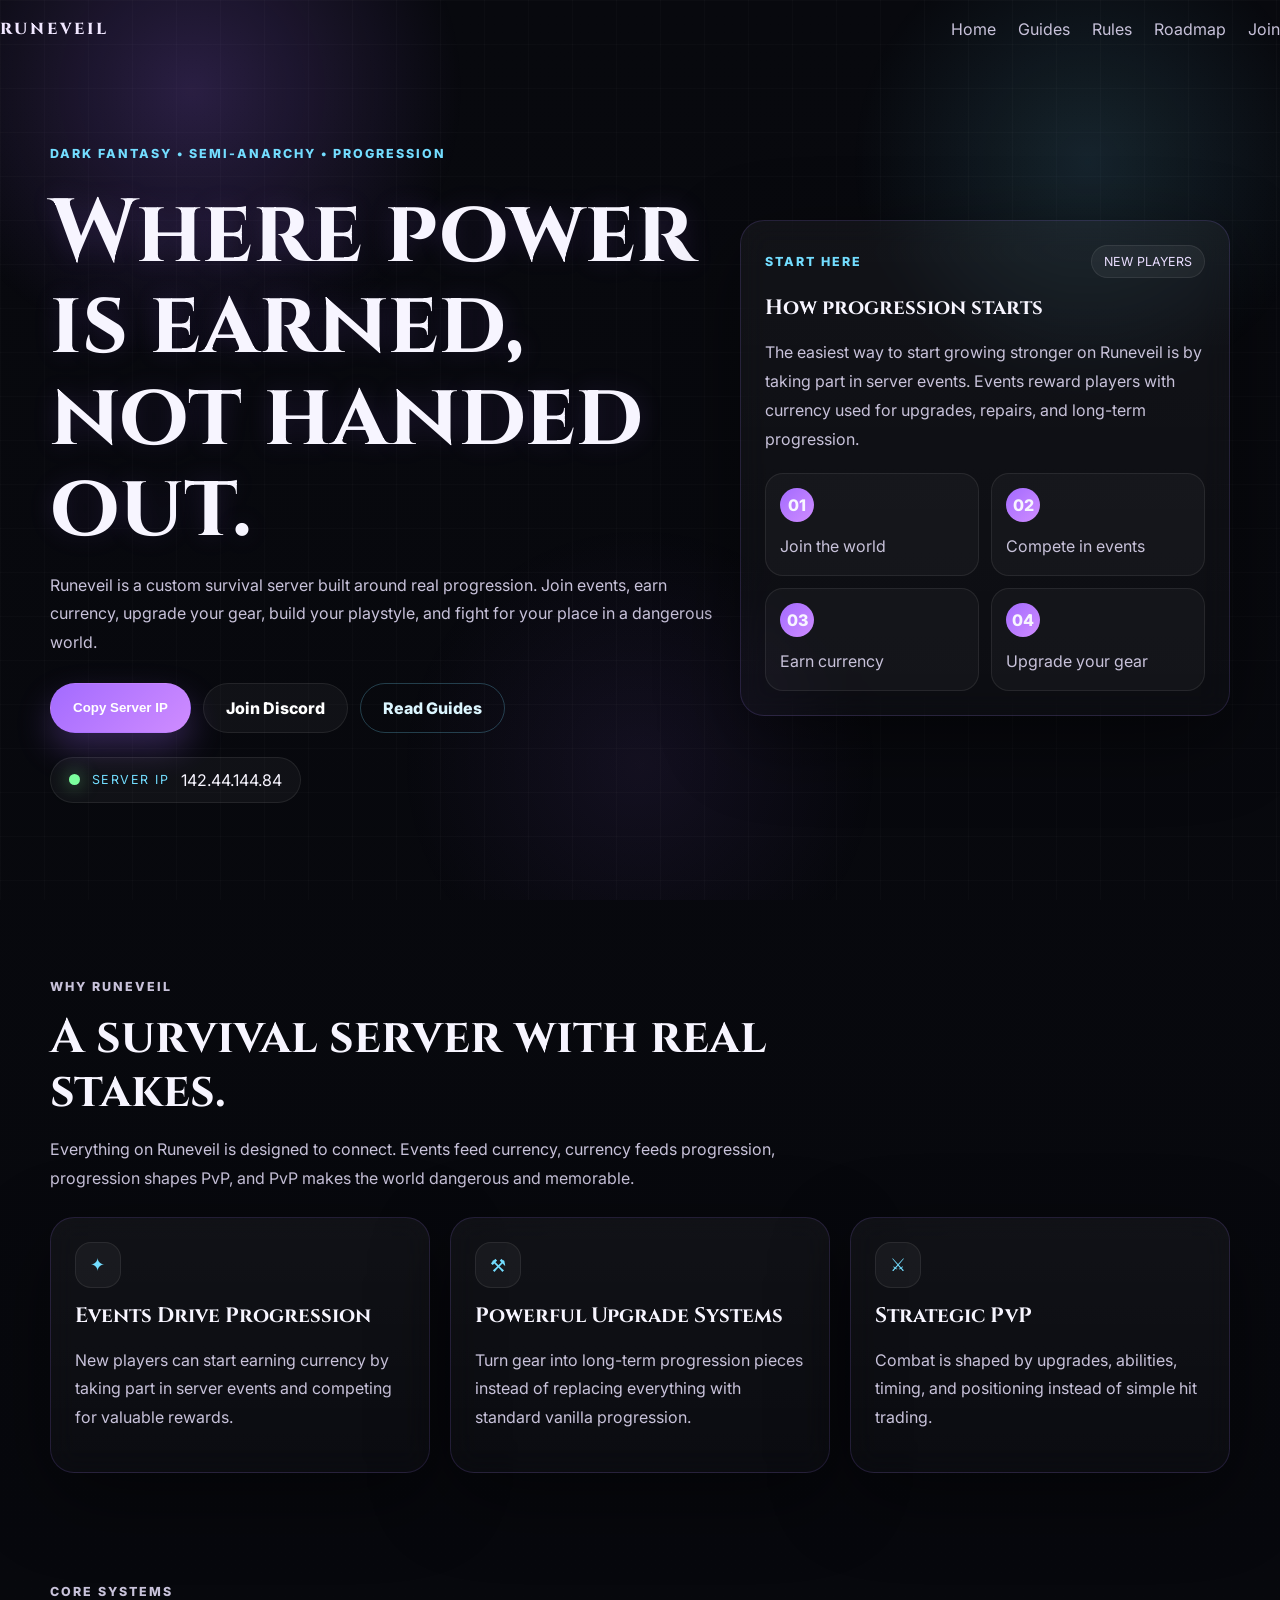
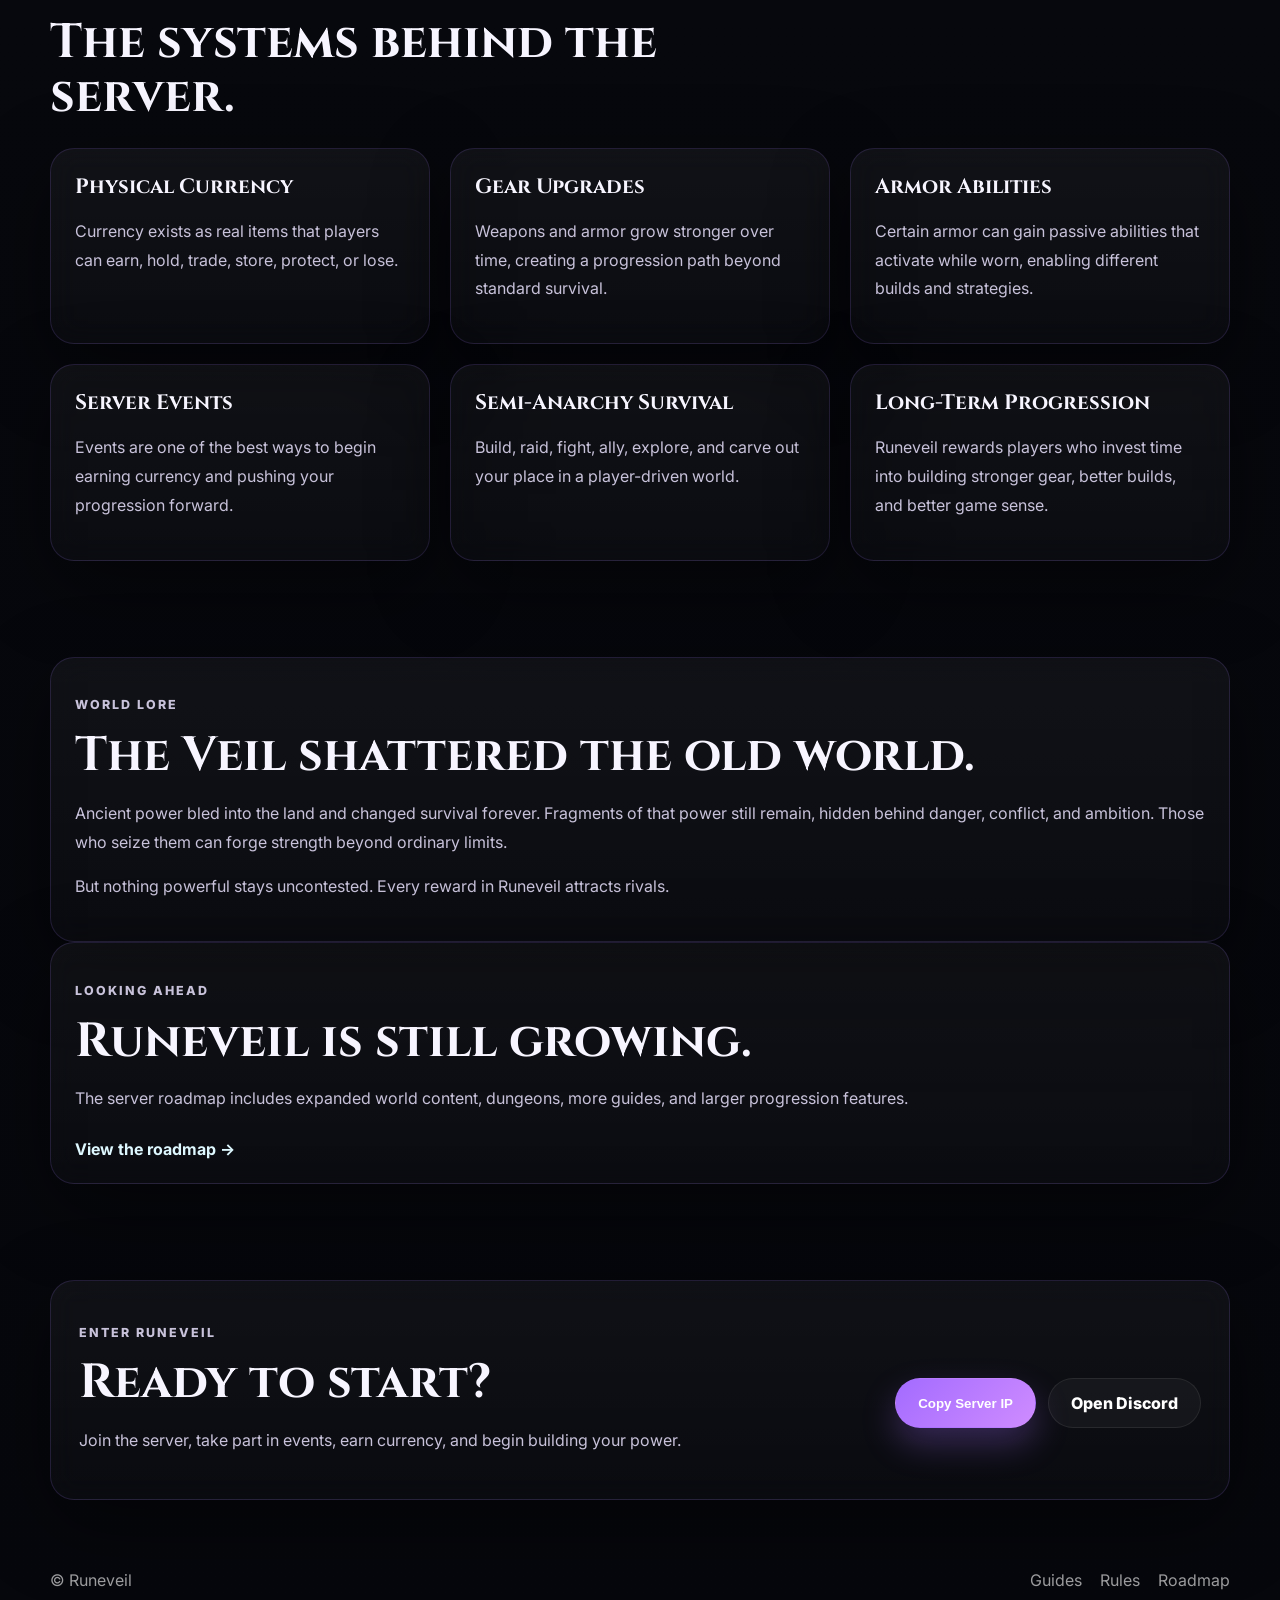
==== commit 38200296: "Add files via upload" ====
--- a/index.html
+++ b/index.html
@@ -11,16 +11,6 @@
   <link rel="stylesheet" href="styles.css" />
 </head>
 <body>
-
-<div class="rv-effects" aria-hidden="true">
-  <div class="rv-cinematic"></div>
-  <div class="rv-vignette"></div>
-  <div class="rv-fog rv-fog-a"></div>
-  <div class="rv-fog rv-fog-b"></div>
-  <div class="rv-particles rv-particles-a"></div>
-  <div class="rv-particles rv-particles-b"></div>
-</div>
-
   <div class="site-bg"></div>
   <div class="noise"></div>
 
@@ -40,7 +30,7 @@
     <section class="hero">
       <div class="hero-copy">
         <p class="eyebrow">DARK FANTASY • SEMI-ANARCHY • PROGRESSION</p>
-        <h1><span class="rv-title-glow">Where power is earned, not handed out.</span></h1>
+        <h1>Where power is earned, not handed out.</h1>
         <p class="lead">
           Runeveil is a custom survival server built around real progression. 
           Join events, earn currency, upgrade your gear, build your playstyle, and fight for your place in a dangerous world.
--- a/styles.css
+++ b/styles.css
@@ -450,137 +450,8 @@
 }
 
 
-/* ===== Runeveil obvious effects layer ===== */
-body{
-  position:relative;
-  overflow-x:hidden;
-}
-
-.rv-effects{
-  position:fixed;
-  inset:0;
-  z-index:-2;
-  pointer-events:none;
-  overflow:hidden;
-}
-
-.rv-cinematic{
-  position:absolute;
-  inset:-2%;
-  background:
-    linear-gradient(180deg, rgba(8,10,18,.12), rgba(7,9,15,.58)),
-    url("minecraft_cinematic_bg.svg") center/cover no-repeat;
-  transform:scale(1.08);
-  animation: rvBgMove 16s ease-in-out infinite alternate;
-  filter:saturate(1.08) contrast(1.06);
-}
-
-.rv-vignette{
-  position:absolute;
-  inset:0;
-  background:
-    radial-gradient(circle at center, transparent 40%, rgba(3,4,8,.38) 100%),
-    linear-gradient(180deg, rgba(6,8,12,.08), rgba(6,8,12,.45));
-}
-
-.rv-fog{
-  position:absolute;
-  border-radius:999px;
-  filter:blur(95px);
-  opacity:.42;
-  mix-blend-mode:screen;
-}
-.rv-fog-a{
-  width:460px;
-  height:460px;
-  left:-90px;
-  top:-40px;
-  background:rgba(157, 103, 255, .40);
-  animation: rvFogA 9s ease-in-out infinite alternate;
-}
-.rv-fog-b{
-  width:420px;
-  height:420px;
-  right:-80px;
-  top:120px;
-  background:rgba(105, 225, 255, .25);
-  animation: rvFogB 11s ease-in-out infinite alternate;
-}
-
-.rv-particles{
-  position:absolute;
-  inset:-10%;
-  background-repeat:repeat;
-}
-.rv-particles-a{
-  background-image:
-    radial-gradient(circle, rgba(255,255,255,.95) 0 1.4px, transparent 1.9px),
-    radial-gradient(circle, rgba(193,148,255,.8) 0 1.7px, transparent 2.2px),
-    radial-gradient(circle, rgba(119,226,255,.75) 0 1.5px, transparent 2px);
-  background-size: 180px 180px, 260px 260px, 220px 220px;
-  background-position: 0 0, 40px 80px, 100px 30px;
-  opacity:.65;
-  animation: rvParticlesA 18s linear infinite;
-}
-.rv-particles-b{
-  background-image:
-    radial-gradient(circle, rgba(255,255,255,.35) 0 2.2px, transparent 2.8px),
-    radial-gradient(circle, rgba(145,95,255,.28) 0 2.6px, transparent 3.2px);
-  background-size: 320px 320px, 420px 420px;
-  background-position: 20px 50px, 100px 130px;
-  opacity:.28;
-  animation: rvParticlesB 28s linear infinite;
-}
-
-.rv-logo-glow,
-.logo{
-  text-shadow:
-    0 0 10px rgba(218,170,255,.82),
-    0 0 22px rgba(143,95,255,.55),
-    0 0 42px rgba(105,225,255,.26);
-  animation: rvLogoPulse 2.8s ease-in-out infinite;
-}
-
-.rv-title-glow{
-  display:inline-block;
-  text-shadow:
-    0 0 8px rgba(238,223,255,.50),
-    0 0 18px rgba(203,140,255,.30),
-    0 0 34px rgba(143,95,255,.18);
-  animation: rvTitlePulse 3.2s ease-in-out infinite;
-}
-
-@keyframes rvBgMove{
-  from{transform:scale(1.08) translate3d(0,0,0)}
-  to{transform:scale(1.12) translate3d(0,-16px,0)}
-}
-@keyframes rvFogA{
-  from{transform:translate3d(0,0,0)}
-  to{transform:translate3d(32px,-14px,0)}
-}
-@keyframes rvFogB{
-  from{transform:translate3d(0,0,0)}
-  to{transform:translate3d(-28px,16px,0)}
-}
-@keyframes rvParticlesA{
-  from{transform:translateY(0)}
-  to{transform:translateY(48px)}
-}
-@keyframes rvParticlesB{
-  from{transform:translateY(0)}
-  to{transform:translateY(-34px)}
-}
-@keyframes rvLogoPulse{
-  0%,100%{filter:brightness(1)}
-  50%{filter:brightness(1.12)}
-}
-@keyframes rvTitlePulse{
-  0%,100%{opacity:1}
-  50%{opacity:.92}
-}
-
-/* keep page content above effects */
-.hero, .section, .page, .nav {
-  position:relative;
-  z-index:1;
-}
+.shop-btn{
+background: linear-gradient(135deg,#ffb347,#ff8c42);
+color:white;
+box-shadow:0 8px 25px rgba(255,140,66,.3);
+}
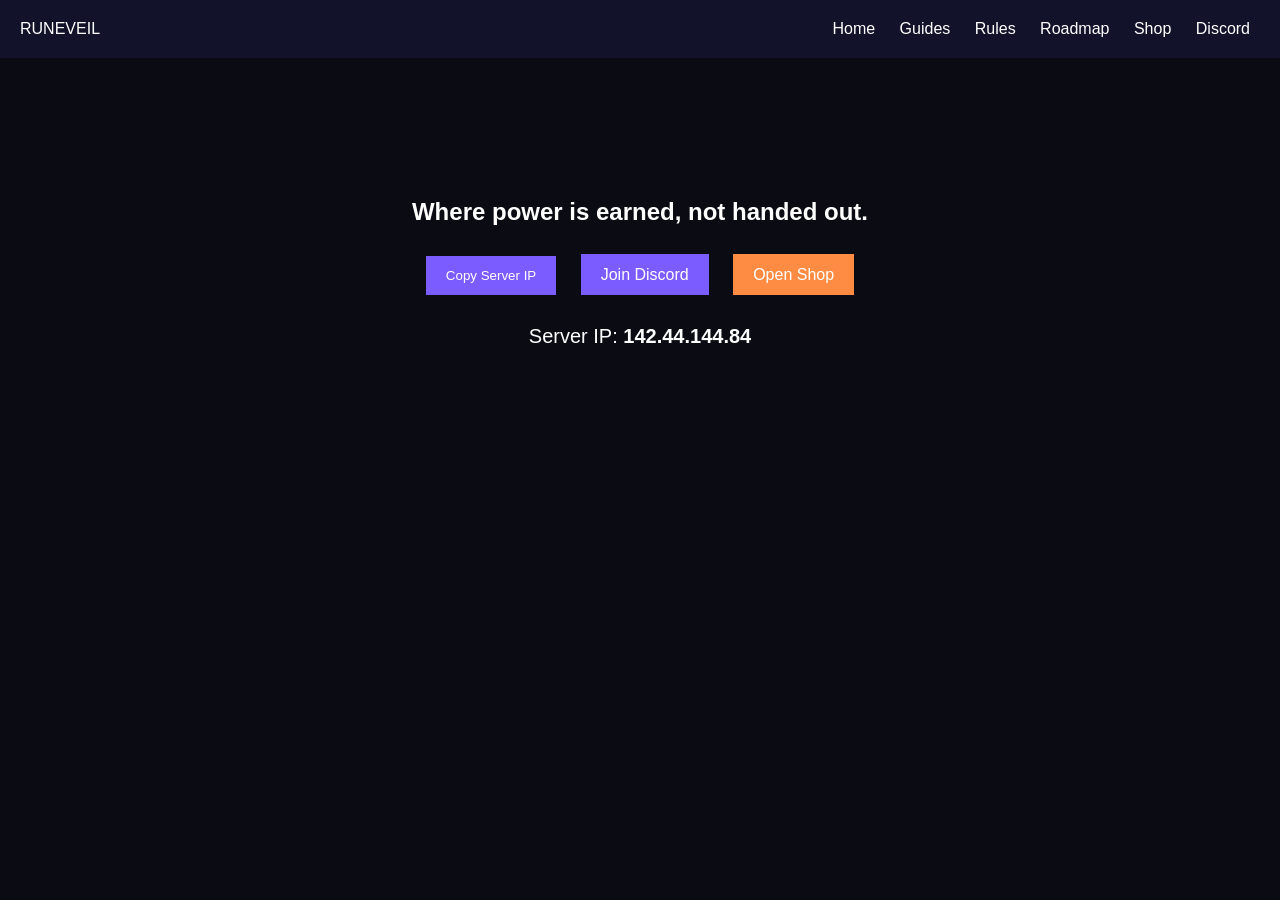
==== commit d79cbc37: "Add files via upload" ====
--- a/index.html
+++ b/index.html
@@ -1,183 +1,42 @@
+
 <!DOCTYPE html>
-<html lang="en">
+<html>
 <head>
-  <meta charset="UTF-8" />
-  <meta name="viewport" content="width=device-width, initial-scale=1.0" />
-  <title>Runeveil — Dark Fantasy Survival</title>
-  <meta name="description" content="Runeveil is a dark fantasy semi-anarchy Minecraft survival server built around events, progression, PvP, and powerful gear upgrades." />
-  <link rel="preconnect" href="https://fonts.googleapis.com">
-  <link rel="preconnect" href="https://fonts.gstatic.com" crossorigin>
-  <link href="https://fonts.googleapis.com/css2?family=Cinzel:wght@500;700;800&family=Inter:wght@400;500;600;700;800&display=swap" rel="stylesheet">
-  <link rel="stylesheet" href="styles.css" />
+<meta charset="UTF-8">
+<meta name="viewport" content="width=device-width, initial-scale=1.0">
+<title>Runeveil</title>
+<link rel="stylesheet" href="styles.css">
 </head>
+
 <body>
-  <div class="site-bg"></div>
-  <div class="noise"></div>
 
-  <header class="hero-shell">
-    <nav class="nav">
-      <a href="index.html" class="brand">RUNEVEIL</a>
-      <button class="nav-toggle" aria-label="Open navigation" onclick="toggleNav()">☰</button>
-      <div class="nav-links" id="navLinks">
-        <a href="index.html">Home</a>
-        <a href="guides.html">Guides</a>
-        <a href="rules.html">Rules</a>
-        <a href="roadmap.html">Roadmap</a>
-        <a href="#join">Join</a>
-      </div>
-    </nav>
+<div class="nav">
+<div class="logo">RUNEVEIL</div>
+<div class="nav-links">
+<a href="index.html">Home</a>
+<a href="guides.html">Guides</a>
+<a href="rules.html">Rules</a>
+<a href="roadmap.html">Roadmap</a>
+<a href="https://runveil.tebex.io" target="_blank">Shop</a>
+<a href="https://discord.gg/XzxYPjAeKG" target="_blank">Discord</a>
+</div>
+</div>
 
-    <section class="hero">
-      <div class="hero-copy">
-        <p class="eyebrow">DARK FANTASY • SEMI-ANARCHY • PROGRESSION</p>
-        <h1>Where power is earned, not handed out.</h1>
-        <p class="lead">
-          Runeveil is a custom survival server built around real progression. 
-          Join events, earn currency, upgrade your gear, build your playstyle, and fight for your place in a dangerous world.
-        </p>
-        <div class="cta-row">
-          <button class="btn btn-primary" onclick="copyIP()">Copy Server IP</button>
-          <a class="btn btn-secondary" href="https://discord.gg/XzxYPjAeKG" target="_blank" rel="noopener noreferrer">Join Discord</a>
-          <a class="btn btn-ghost" href="guides.html">Read Guides</a>
-        </div>
-        <div class="server-chip">
-          <span class="status"></span>
-          <span class="chip-label">Server IP</span>
-          142.44.144.84</strong>
-        </div>
-      </div>
+<section class="hero">
 
-      <div class="hero-panel card">
-        <div class="panel-header">
-          <span class="panel-tag">START HERE</span>
-          <span class="panel-badge">NEW PLAYERS</span>
-        </div>
-        <h3>How progression starts</h3>
-        <p>
-          The easiest way to start growing stronger on Runeveil is by taking part in server events.
-          Events reward players with currency used for upgrades, repairs, and long-term progression.
-        </p>
-        <div class="quick-steps">
-          <div class="quick-step"><span>01</span><p>Join the world</p></div>
-          <div class="quick-step"><span>02</span><p>Compete in events</p></div>
-          <div class="quick-step"><span>03</span><p>Earn currency</p></div>
-          <div class="quick-step"><span>04</span><p>Upgrade your gear</p></div>
-        </div>
-      </div>
-    </section>
-  </header>
+<h1>Where power is earned, not handed out.</h1>
 
-  <main class="container">
-    <section class="section">
-      <div class="section-heading">
-        <p class="section-tag">WHY RUNEVEIL</p>
-        <h2>A survival server with real stakes.</h2>
-        <p>
-          Everything on Runeveil is designed to connect. Events feed currency, currency feeds progression,
-          progression shapes PvP, and PvP makes the world dangerous and memorable.
-        </p>
-      </div>
+<div class="buttons">
+<button onclick="copyIP()">Copy Server IP</button>
+<a class="btn" href="https://discord.gg/XzxYPjAeKG" target="_blank">Join Discord</a>
+<a class="btn shop" href="https://runveil.tebex.io" target="_blank">Open Shop</a>
+</div>
 
-      <div class="grid three">
-        <article class="card feature-card">
-          <div class="icon">✦</div>
-          <h3>Events Drive Progression</h3>
-          <p>New players can start earning currency by taking part in server events and competing for valuable rewards.</p>
-        </article>
-        <article class="card feature-card">
-          <div class="icon">⚒</div>
-          <h3>Powerful Upgrade Systems</h3>
-          <p>Turn gear into long-term progression pieces instead of replacing everything with standard vanilla progression.</p>
-        </article>
-        <article class="card feature-card">
-          <div class="icon">⚔</div>
-          <h3>Strategic PvP</h3>
-          <p>Combat is shaped by upgrades, abilities, timing, and positioning instead of simple hit trading.</p>
-        </article>
-      </div>
-    </section>
+<p class="ip">Server IP: <strong id="serverip">142.44.144.84</strong></p>
 
-    <section class="section">
-      <div class="section-heading">
-        <p class="section-tag">CORE SYSTEMS</p>
-        <h2>The systems behind the server.</h2>
-      </div>
+</section>
 
-      <div class="grid three">
-        <article class="card system-card">
-          <h3>Physical Currency</h3>
-          <p>Currency exists as real items that players can earn, hold, trade, store, protect, or lose.</p>
-        </article>
-        <article class="card system-card">
-          <h3>Gear Upgrades</h3>
-          <p>Weapons and armor grow stronger over time, creating a progression path beyond standard survival.</p>
-        </article>
-        <article class="card system-card">
-          <h3>Armor Abilities</h3>
-          <p>Certain armor can gain passive abilities that activate while worn, enabling different builds and strategies.</p>
-        </article>
-        <article class="card system-card">
-          <h3>Server Events</h3>
-          <p>Events are one of the best ways to begin earning currency and pushing your progression forward.</p>
-        </article>
-        <article class="card system-card">
-          <h3>Semi-Anarchy Survival</h3>
-          <p>Build, raid, fight, ally, explore, and carve out your place in a player-driven world.</p>
-        </article>
-        <article class="card system-card">
-          <h3>Long-Term Progression</h3>
-          <p>Runeveil rewards players who invest time into building stronger gear, better builds, and better game sense.</p>
-        </article>
-      </div>
-    </section>
+<script src="script.js"></script>
 
-    <section class="section split">
-      <div class="card lore-card">
-        <p class="section-tag">WORLD LORE</p>
-        <h2>The Veil shattered the old world.</h2>
-        <p>
-          Ancient power bled into the land and changed survival forever. Fragments of that power still remain,
-          hidden behind danger, conflict, and ambition. Those who seize them can forge strength beyond ordinary limits.
-        </p>
-        <p>
-          But nothing powerful stays uncontested. Every reward in Runeveil attracts rivals.
-        </p>
-      </div>
-
-      <div class="card roadmap-preview">
-        <p class="section-tag">LOOKING AHEAD</p>
-        <h2>Runeveil is still growing.</h2>
-        <p>
-          The server roadmap includes expanded world content, dungeons, more guides, and larger progression features.
-        </p>
-        <a class="text-link" href="roadmap.html">View the roadmap →</a>
-      </div>
-    </section>
-
-    <section class="section" id="join">
-      <div class="card join-banner">
-        <div>
-          <p class="section-tag">ENTER RUNEVEIL</p>
-          <h2>Ready to start?</h2>
-          <p>Join the server, take part in events, earn currency, and begin building your power.</p>
-        </div>
-        <div class="cta-row">
-          <button class="btn btn-primary" onclick="copyIP()">Copy Server IP</button>
-          <a class="btn btn-secondary" href="https://discord.gg/XzxYPjAeKG" target="_blank" rel="noopener noreferrer">Open Discord</a>
-        </div>
-      </div>
-    </section>
-  </main>
-
-  <footer class="footer container">
-    <div>© Runeveil</div>
-    <div class="footer-links">
-      <a href="guides.html">Guides</a>
-      <a href="rules.html">Rules</a>
-      <a href="roadmap.html">Roadmap</a>
-    </div>
-  </footer>
-
-  <script src="script.js"></script>
 </body>
 </html>
--- a/styles.css
+++ b/styles.css
@@ -1,457 +1,45 @@
-:root {
-  --bg: #07070b;
-  --bg-soft: #10111b;
-  --panel: rgba(19, 21, 33, 0.78);
-  --panel-2: rgba(27, 30, 45, 0.92);
-  --line: rgba(160, 123, 255, 0.16);
-  --line-2: rgba(255,255,255,0.08);
-  --text: #f7f5ff;
-  --muted: #c8c2da;
-  --primary: #a36bff;
-  --primary-2: #cf8cff;
-  --accent: #73ddff;
-  --shadow: 0 24px 80px rgba(0,0,0,.45);
+
+body{
+background:#0b0b14;
+color:white;
+font-family:Arial;
+text-align:center;
+margin:0;
 }
 
-* { box-sizing: border-box; }
-
-html { scroll-behavior: smooth; }
-
-body {
-  margin: 0;
-  color: var(--text);
-  font-family: "Inter", Arial, sans-serif;
-  background: linear-gradient(180deg, #08090e 0%, #06070c 100%);
-  overflow-x: hidden;
+.nav{
+display:flex;
+justify-content:space-between;
+padding:20px;
+background:#12122a;
 }
 
-.site-bg {
-  position: fixed;
-  inset: 0;
-  background:
-    radial-gradient(circle at 15% 10%, rgba(163,107,255,.22), transparent 20%),
-    radial-gradient(circle at 85% 18%, rgba(115,221,255,.13), transparent 18%),
-    radial-gradient(circle at 50% 85%, rgba(163,107,255,.08), transparent 24%),
-    linear-gradient(180deg, rgba(255,255,255,.02) 1px, transparent 1px),
-    linear-gradient(90deg, rgba(255,255,255,.02) 1px, transparent 1px);
-  background-size: auto, auto, auto, 44px 44px, 44px 44px;
-  pointer-events: none;
-  z-index: 0;
+.nav-links a{
+margin:0 10px;
+color:white;
+text-decoration:none;
 }
 
-.noise {
-  position: fixed;
-  inset: 0;
-  background-image: radial-gradient(rgba(255,255,255,.05) 0.7px, transparent 0.7px);
-  background-size: 8px 8px;
-  opacity: .03;
-  pointer-events: none;
-  z-index: 0;
+.hero{
+padding:120px 20px;
 }
 
-body > * {
-  position: relative;
-  z-index: 1;
+.buttons button,
+.btn{
+padding:12px 20px;
+margin:10px;
+border:none;
+background:#7a5cff;
+color:white;
+cursor:pointer;
+text-decoration:none;
 }
 
-a { color: inherit; text-decoration: none; }
-
-.container {
-  width: min(1180px, calc(100% - 32px));
-  margin: 0 auto;
+.shop{
+background:#ff8c42;
 }
 
-.top-spaced {
-  padding-top: 18px;
+.ip{
+margin-top:20px;
+font-size:20px;
 }
-
-.nav {
-  display: flex;
-  justify-content: space-between;
-  align-items: center;
-  gap: 18px;
-  padding: 18px 0;
-}
-
-.brand {
-  font-family: "Cinzel", serif;
-  font-weight: 800;
-  letter-spacing: .18em;
-  color: #f0e7ff;
-}
-
-.nav-links {
-  display: flex;
-  gap: 22px;
-  align-items: center;
-  color: var(--muted);
-}
-
-.nav-links a:hover {
-  color: white;
-}
-
-.nav-toggle {
-  display: none;
-  background: rgba(255,255,255,.04);
-  border: 1px solid var(--line-2);
-  color: white;
-  border-radius: 12px;
-  padding: 8px 12px;
-  cursor: pointer;
-}
-
-.hero-shell {
-  padding-bottom: 48px;
-}
-
-.hero {
-  min-height: calc(100vh - 90px);
-  display: grid;
-  grid-template-columns: 1.15fr .85fr;
-  gap: 28px;
-  align-items: center;
-  width: min(1180px, calc(100% - 32px));
-  margin: 0 auto;
-  padding: 30px 0 20px;
-}
-
-.hero-copy,
-.subhero {
-  max-width: 760px;
-}
-
-.eyebrow,
-.section-tag,
-.panel-tag {
-  display: inline-block;
-  color: var(--accent);
-  font-weight: 800;
-  font-size: .78rem;
-  letter-spacing: .16em;
-  text-transform: uppercase;
-}
-
-h1, h2, h3 {
-  font-family: "Cinzel", serif;
-  margin: 0;
-}
-
-h1 {
-  font-size: clamp(3rem, 7vw, 6rem);
-  line-height: 1.02;
-  margin: 16px 0 14px;
-  text-shadow: 0 0 26px rgba(163,107,255,.15);
-}
-
-h2 {
-  font-size: clamp(2rem, 4vw, 3rem);
-  line-height: 1.12;
-  margin-bottom: 14px;
-}
-
-h3 {
-  font-size: 1.3rem;
-  margin-bottom: 10px;
-}
-
-.lead,
-.section-heading p,
-.card p,
-.rule-item p,
-.timeline-item p {
-  color: var(--muted);
-  line-height: 1.8;
-}
-
-.cta-row {
-  display: flex;
-  flex-wrap: wrap;
-  gap: 12px;
-  margin-top: 26px;
-}
-
-.btn {
-  border-radius: 999px;
-  padding: 14px 22px;
-  font-weight: 800;
-  border: 1px solid transparent;
-  transition: transform .18s ease, box-shadow .18s ease, border-color .18s ease, background .18s ease;
-}
-
-.btn:hover {
-  transform: translateY(-2px);
-}
-
-.btn-primary {
-  background: linear-gradient(135deg, var(--primary), var(--primary-2));
-  color: white;
-  box-shadow: 0 16px 34px rgba(163,107,255,.28);
-}
-
-.btn-secondary {
-  background: rgba(255,255,255,.04);
-  color: white;
-  border-color: var(--line-2);
-}
-
-.btn-ghost {
-  background: transparent;
-  color: #dcf6ff;
-  border-color: rgba(115,221,255,.26);
-}
-
-.server-chip {
-  display: inline-flex;
-  align-items: center;
-  gap: 12px;
-  margin-top: 24px;
-  padding: 12px 18px;
-  border-radius: 999px;
-  background: rgba(255,255,255,.04);
-  border: 1px solid var(--line-2);
-}
-
-.status {
-  width: 11px;
-  height: 11px;
-  border-radius: 999px;
-  background: #7cff9e;
-  box-shadow: 0 0 18px rgba(124,255,158,.65);
-}
-
-.chip-label {
-  color: var(--accent);
-  font-size: .78rem;
-  text-transform: uppercase;
-  letter-spacing: .12em;
-}
-
-.card {
-  background: linear-gradient(180deg, rgba(255,255,255,.045), rgba(255,255,255,.02));
-  border: 1px solid var(--line);
-  border-radius: 24px;
-  box-shadow: var(--shadow);
-  backdrop-filter: blur(14px);
-}
-
-.hero-panel {
-  padding: 24px;
-}
-
-.panel-header {
-  display: flex;
-  justify-content: space-between;
-  gap: 12px;
-  align-items: center;
-  margin-bottom: 16px;
-}
-
-.panel-badge {
-  color: #e9ddff;
-  background: rgba(255,255,255,.05);
-  border: 1px solid var(--line-2);
-  padding: 8px 12px;
-  border-radius: 999px;
-  font-size: .78rem;
-}
-
-.quick-steps {
-  display: grid;
-  grid-template-columns: 1fr 1fr;
-  gap: 12px;
-  margin-top: 20px;
-}
-
-.quick-step {
-  background: rgba(255,255,255,.03);
-  border: 1px solid var(--line-2);
-  border-radius: 18px;
-  padding: 14px;
-}
-
-.quick-step span,
-.step-number {
-  display: inline-flex;
-  align-items: center;
-  justify-content: center;
-  width: 34px;
-  height: 34px;
-  border-radius: 999px;
-  background: linear-gradient(135deg, var(--primary), var(--primary-2));
-  font-weight: 800;
-  margin-bottom: 10px;
-}
-
-.quick-step p {
-  margin: 0;
-  color: var(--muted);
-}
-
-.section {
-  padding: 48px 0;
-}
-
-.section-heading {
-  max-width: 760px;
-  margin-bottom: 24px;
-}
-
-.grid {
-  display: grid;
-  gap: 20px;
-}
-
-.grid.three {
-  grid-template-columns: repeat(3, 1fr);
-}
-
-.grid.two,
-.split {
-  grid-template-columns: repeat(2, 1fr);
-}
-
-.feature-card,
-.system-card,
-.guide-card,
-.step-card,
-.lore-card,
-.roadmap-preview {
-  padding: 24px;
-}
-
-.icon {
-  width: 46px;
-  height: 46px;
-  border-radius: 16px;
-  display: inline-flex;
-  align-items: center;
-  justify-content: center;
-  background: rgba(255,255,255,.04);
-  border: 1px solid var(--line-2);
-  color: var(--accent);
-  margin-bottom: 14px;
-  font-size: 1.1rem;
-}
-
-.text-link {
-  display: inline-block;
-  margin-top: 10px;
-  color: #def8ff;
-  font-weight: 700;
-}
-
-.join-banner {
-  padding: 28px;
-  display: flex;
-  justify-content: space-between;
-  gap: 24px;
-  align-items: center;
-}
-
-.subhero {
-  padding: 40px 0 8px;
-}
-
-.rules-list,
-.timeline {
-  display: grid;
-  gap: 16px;
-}
-
-.rule-item,
-.timeline-item {
-  display: grid;
-  grid-template-columns: 70px 1fr;
-  gap: 16px;
-  align-items: start;
-  padding: 20px;
-}
-
-.rule-item span,
-.timeline-meta {
-  display: inline-flex;
-  align-items: center;
-  justify-content: center;
-  min-height: 44px;
-  border-radius: 14px;
-  background: rgba(255,255,255,.04);
-  border: 1px solid var(--line-2);
-  color: var(--accent);
-  font-weight: 800;
-}
-
-.footer {
-  padding: 22px 0 38px;
-  display: flex;
-  justify-content: space-between;
-  gap: 16px;
-  color: rgba(255,255,255,.6);
-}
-
-.footer-links {
-  display: flex;
-  gap: 18px;
-}
-
-@media (max-width: 980px) {
-  .hero,
-  .grid.three,
-  .grid.two,
-  .split {
-    grid-template-columns: 1fr;
-  }
-
-  .join-banner {
-    flex-direction: column;
-    align-items: flex-start;
-  }
-
-  .hero {
-    min-height: auto;
-    padding-top: 10px;
-  }
-}
-
-@media (max-width: 760px) {
-  .nav {
-    flex-wrap: wrap;
-  }
-
-  .nav-toggle {
-    display: inline-flex;
-  }
-
-  .nav-links {
-    display: none;
-    width: 100%;
-    flex-direction: column;
-    align-items: flex-start;
-    padding: 10px 0 6px;
-    gap: 12px;
-  }
-
-  .nav-links.open {
-    display: flex;
-  }
-
-  .footer {
-    flex-direction: column;
-  }
-
-  .rule-item,
-  .timeline-item {
-    grid-template-columns: 1fr;
-  }
-
-  .quick-steps {
-    grid-template-columns: 1fr;
-  }
-}
-
-
-.shop-btn{
-background: linear-gradient(135deg,#ffb347,#ff8c42);
-color:white;
-box-shadow:0 8px 25px rgba(255,140,66,.3);
-}
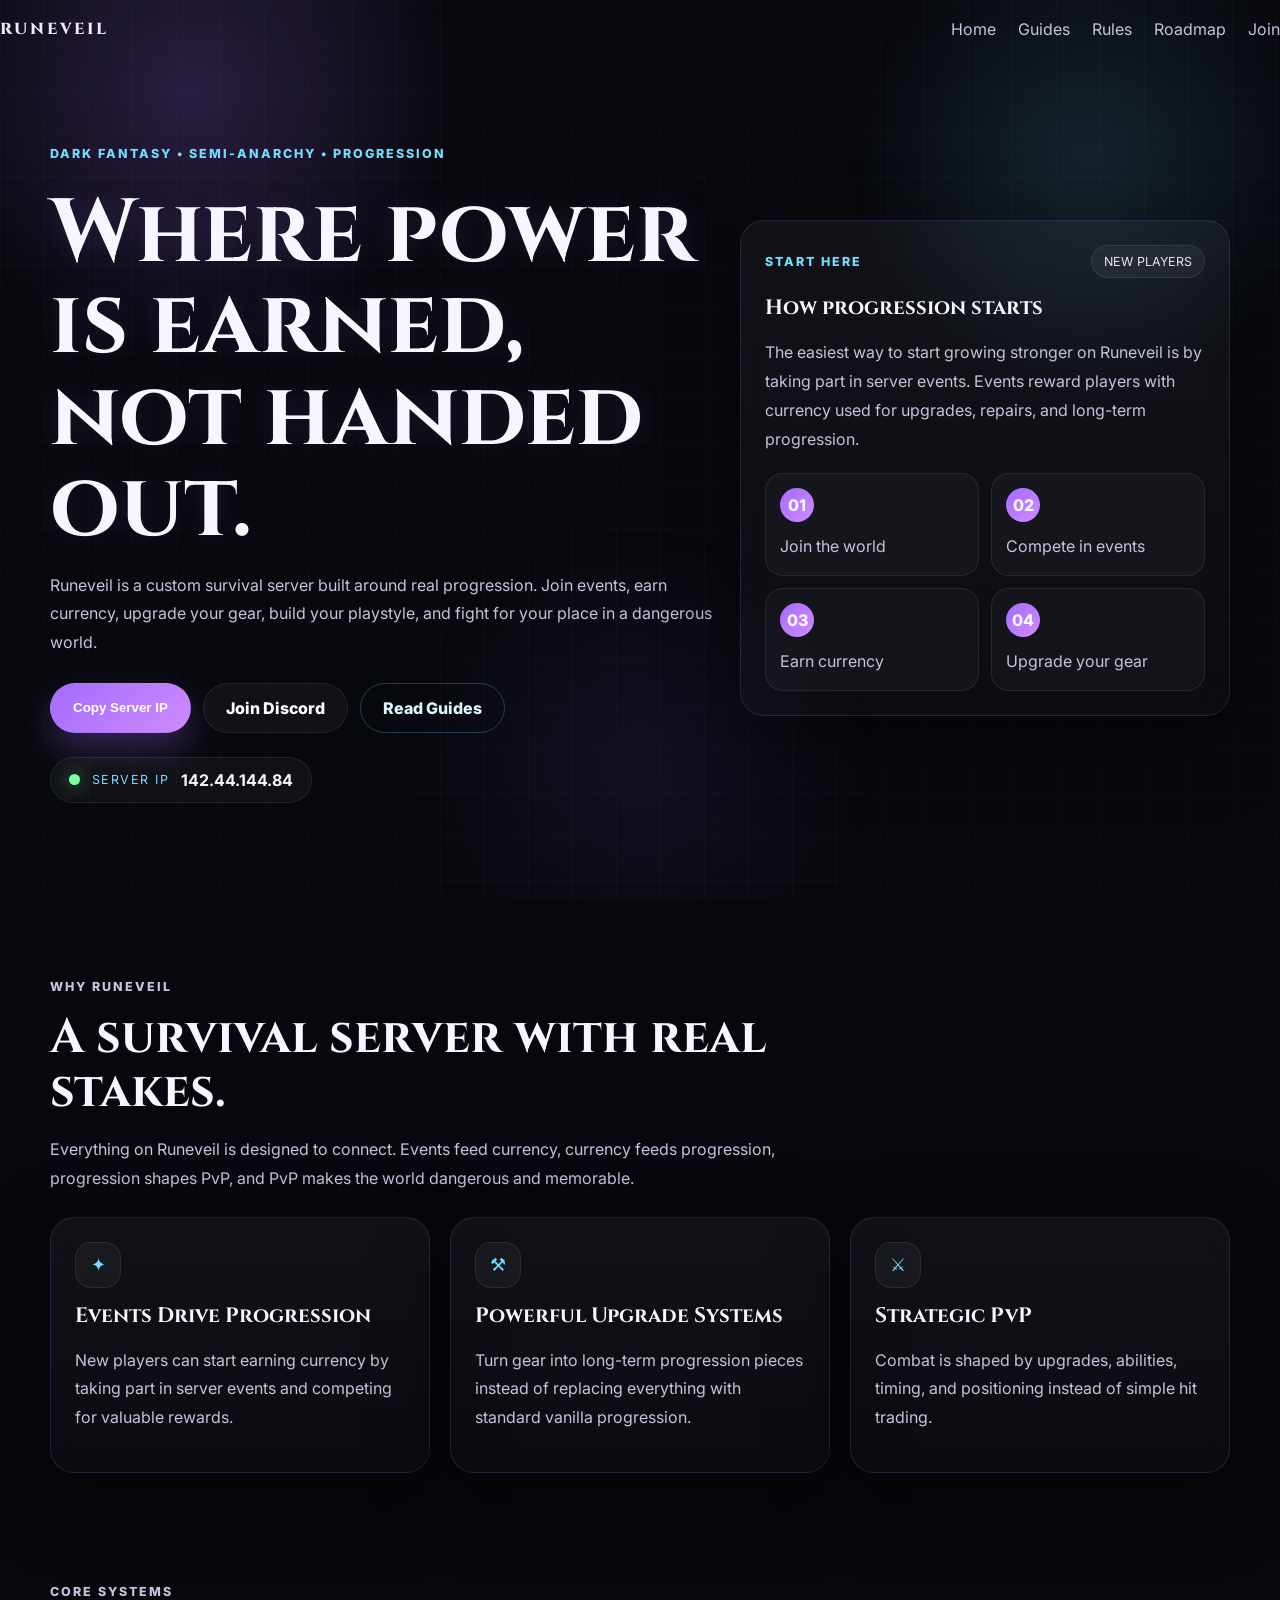
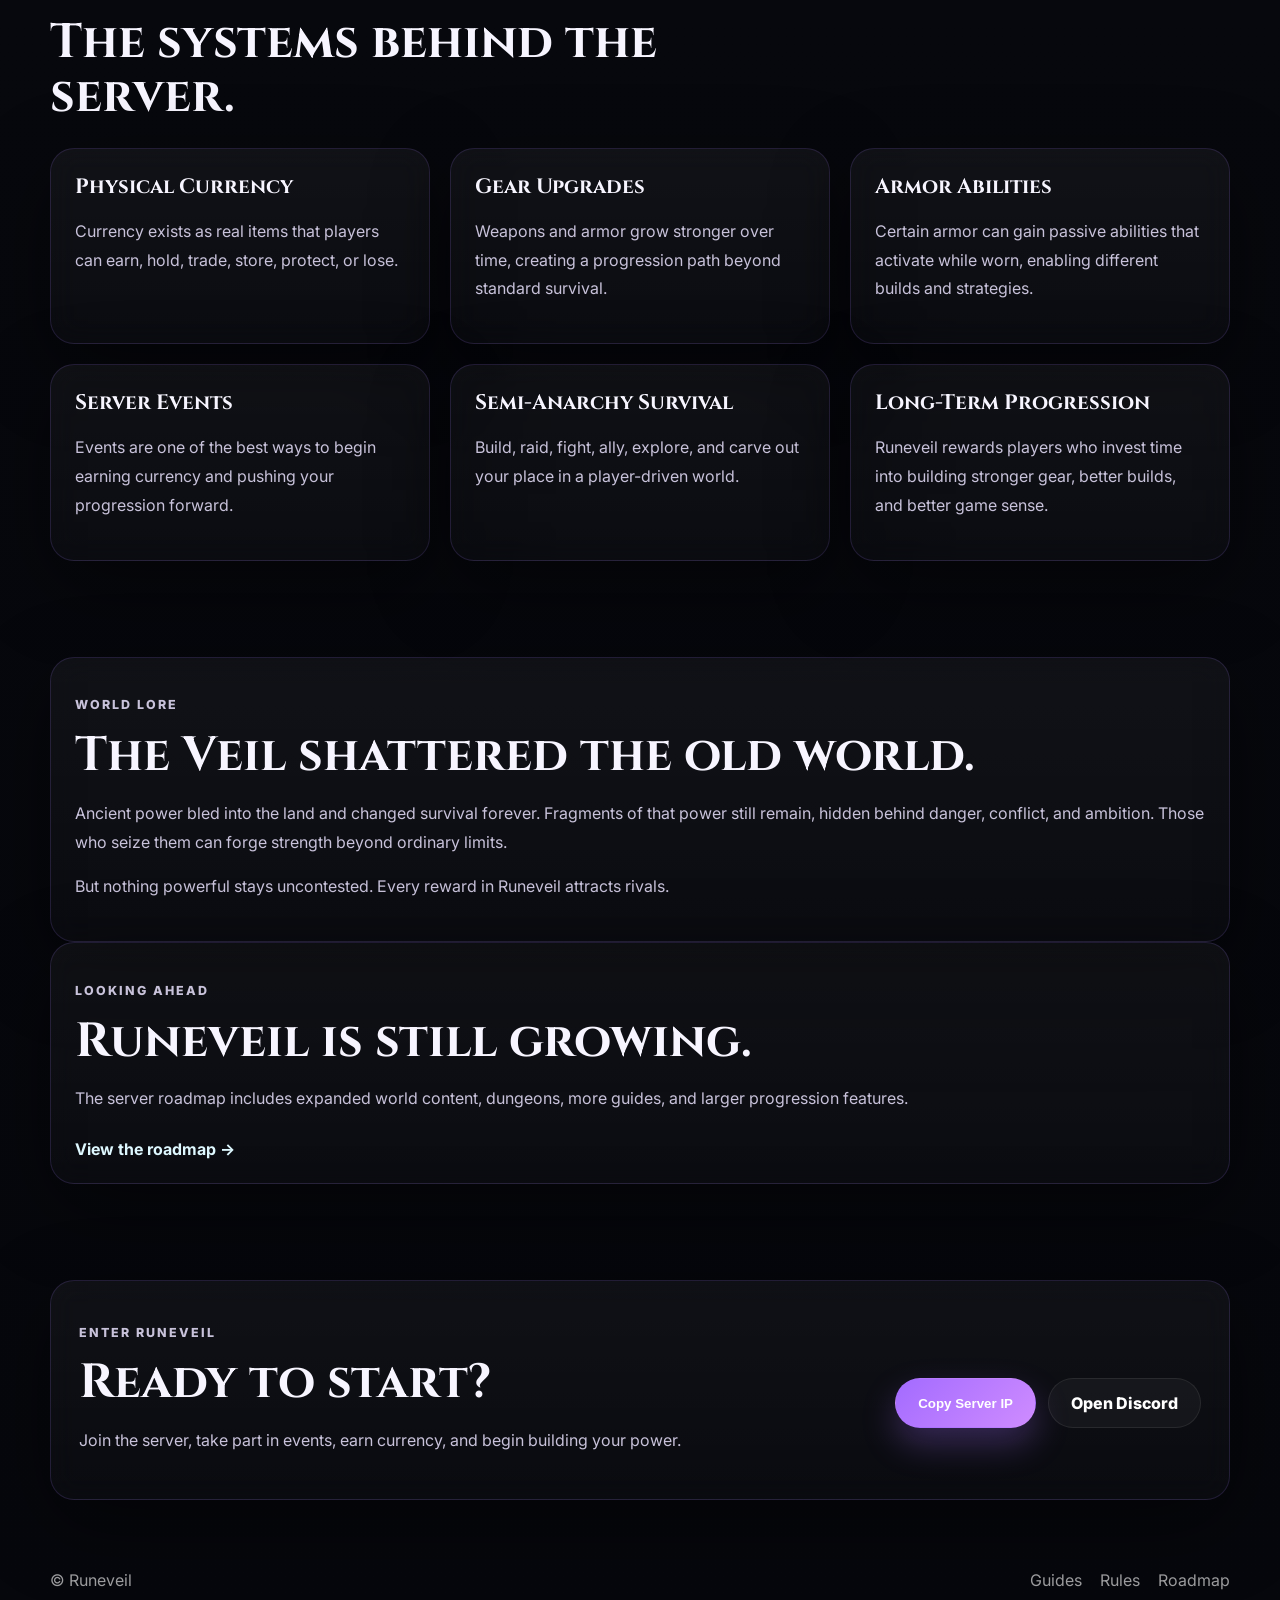
==== commit 964169cf: "Add files via upload" ====
--- a/index.html
+++ b/index.html
@@ -1,42 +1,183 @@
+<!DOCTYPE html>
+<html lang="en">
+<head>
+  <meta charset="UTF-8" />
+  <meta name="viewport" content="width=device-width, initial-scale=1.0" />
+  <title>Runeveil — Dark Fantasy Survival</title>
+  <meta name="description" content="Runeveil is a dark fantasy semi-anarchy Minecraft survival server built around events, progression, PvP, and powerful gear upgrades." />
+  <link rel="preconnect" href="https://fonts.googleapis.com">
+  <link rel="preconnect" href="https://fonts.gstatic.com" crossorigin>
+  <link href="https://fonts.googleapis.com/css2?family=Cinzel:wght@500;700;800&family=Inter:wght@400;500;600;700;800&display=swap" rel="stylesheet">
+  <link rel="stylesheet" href="styles.css" />
+</head>
+<body>
+  <div class="site-bg"></div>
+  <div class="noise"></div>
 
-<!DOCTYPE html>
-<html>
-<head>
-<meta charset="UTF-8">
-<meta name="viewport" content="width=device-width, initial-scale=1.0">
-<title>Runeveil</title>
-<link rel="stylesheet" href="styles.css">
-</head>
+  <header class="hero-shell">
+    <nav class="nav">
+      <a href="index.html" class="brand">RUNEVEIL</a>
+      <button class="nav-toggle" aria-label="Open navigation" onclick="toggleNav()">☰</button>
+      <div class="nav-links" id="navLinks">
+        <a href="index.html">Home</a>
+        <a href="guides.html">Guides</a>
+        <a href="rules.html">Rules</a>
+        <a href="roadmap.html">Roadmap</a>
+        <a href="#join">Join</a>
+      </div>
+    </nav>
 
-<body>
+    <section class="hero">
+      <div class="hero-copy">
+        <p class="eyebrow">DARK FANTASY • SEMI-ANARCHY • PROGRESSION</p>
+        <h1>Where power is earned, not handed out.</h1>
+        <p class="lead">
+          Runeveil is a custom survival server built around real progression. 
+          Join events, earn currency, upgrade your gear, build your playstyle, and fight for your place in a dangerous world.
+        </p>
+        <div class="cta-row">
+          <button class="btn btn-primary" onclick="copyIP()">Copy Server IP</button>
+          <a class="btn btn-secondary" href="https://discord.gg/YOURINVITE" target="_blank" rel="noopener noreferrer">Join Discord</a>
+          <a class="btn btn-ghost" href="guides.html">Read Guides</a>
+        </div>
+        <div class="server-chip">
+          <span class="status"></span>
+          <span class="chip-label">Server IP</span>
+          <strong id="serverip">142.44.144.84</strong>
+        </div>
+      </div>
 
-<div class="nav">
-<div class="logo">RUNEVEIL</div>
-<div class="nav-links">
-<a href="index.html">Home</a>
-<a href="guides.html">Guides</a>
-<a href="rules.html">Rules</a>
-<a href="roadmap.html">Roadmap</a>
-<a href="https://runveil.tebex.io" target="_blank">Shop</a>
-<a href="https://discord.gg/XzxYPjAeKG" target="_blank">Discord</a>
-</div>
-</div>
+      <div class="hero-panel card">
+        <div class="panel-header">
+          <span class="panel-tag">START HERE</span>
+          <span class="panel-badge">NEW PLAYERS</span>
+        </div>
+        <h3>How progression starts</h3>
+        <p>
+          The easiest way to start growing stronger on Runeveil is by taking part in server events.
+          Events reward players with currency used for upgrades, repairs, and long-term progression.
+        </p>
+        <div class="quick-steps">
+          <div class="quick-step"><span>01</span><p>Join the world</p></div>
+          <div class="quick-step"><span>02</span><p>Compete in events</p></div>
+          <div class="quick-step"><span>03</span><p>Earn currency</p></div>
+          <div class="quick-step"><span>04</span><p>Upgrade your gear</p></div>
+        </div>
+      </div>
+    </section>
+  </header>
 
-<section class="hero">
+  <main class="container">
+    <section class="section">
+      <div class="section-heading">
+        <p class="section-tag">WHY RUNEVEIL</p>
+        <h2>A survival server with real stakes.</h2>
+        <p>
+          Everything on Runeveil is designed to connect. Events feed currency, currency feeds progression,
+          progression shapes PvP, and PvP makes the world dangerous and memorable.
+        </p>
+      </div>
 
-<h1>Where power is earned, not handed out.</h1>
+      <div class="grid three">
+        <article class="card feature-card">
+          <div class="icon">✦</div>
+          <h3>Events Drive Progression</h3>
+          <p>New players can start earning currency by taking part in server events and competing for valuable rewards.</p>
+        </article>
+        <article class="card feature-card">
+          <div class="icon">⚒</div>
+          <h3>Powerful Upgrade Systems</h3>
+          <p>Turn gear into long-term progression pieces instead of replacing everything with standard vanilla progression.</p>
+        </article>
+        <article class="card feature-card">
+          <div class="icon">⚔</div>
+          <h3>Strategic PvP</h3>
+          <p>Combat is shaped by upgrades, abilities, timing, and positioning instead of simple hit trading.</p>
+        </article>
+      </div>
+    </section>
 
-<div class="buttons">
-<button onclick="copyIP()">Copy Server IP</button>
-<a class="btn" href="https://discord.gg/XzxYPjAeKG" target="_blank">Join Discord</a>
-<a class="btn shop" href="https://runveil.tebex.io" target="_blank">Open Shop</a>
-</div>
+    <section class="section">
+      <div class="section-heading">
+        <p class="section-tag">CORE SYSTEMS</p>
+        <h2>The systems behind the server.</h2>
+      </div>
 
-<p class="ip">Server IP: <strong id="serverip">142.44.144.84</strong></p>
+      <div class="grid three">
+        <article class="card system-card">
+          <h3>Physical Currency</h3>
+          <p>Currency exists as real items that players can earn, hold, trade, store, protect, or lose.</p>
+        </article>
+        <article class="card system-card">
+          <h3>Gear Upgrades</h3>
+          <p>Weapons and armor grow stronger over time, creating a progression path beyond standard survival.</p>
+        </article>
+        <article class="card system-card">
+          <h3>Armor Abilities</h3>
+          <p>Certain armor can gain passive abilities that activate while worn, enabling different builds and strategies.</p>
+        </article>
+        <article class="card system-card">
+          <h3>Server Events</h3>
+          <p>Events are one of the best ways to begin earning currency and pushing your progression forward.</p>
+        </article>
+        <article class="card system-card">
+          <h3>Semi-Anarchy Survival</h3>
+          <p>Build, raid, fight, ally, explore, and carve out your place in a player-driven world.</p>
+        </article>
+        <article class="card system-card">
+          <h3>Long-Term Progression</h3>
+          <p>Runeveil rewards players who invest time into building stronger gear, better builds, and better game sense.</p>
+        </article>
+      </div>
+    </section>
 
-</section>
+    <section class="section split">
+      <div class="card lore-card">
+        <p class="section-tag">WORLD LORE</p>
+        <h2>The Veil shattered the old world.</h2>
+        <p>
+          Ancient power bled into the land and changed survival forever. Fragments of that power still remain,
+          hidden behind danger, conflict, and ambition. Those who seize them can forge strength beyond ordinary limits.
+        </p>
+        <p>
+          But nothing powerful stays uncontested. Every reward in Runeveil attracts rivals.
+        </p>
+      </div>
 
-<script src="script.js"></script>
+      <div class="card roadmap-preview">
+        <p class="section-tag">LOOKING AHEAD</p>
+        <h2>Runeveil is still growing.</h2>
+        <p>
+          The server roadmap includes expanded world content, dungeons, more guides, and larger progression features.
+        </p>
+        <a class="text-link" href="roadmap.html">View the roadmap →</a>
+      </div>
+    </section>
 
+    <section class="section" id="join">
+      <div class="card join-banner">
+        <div>
+          <p class="section-tag">ENTER RUNEVEIL</p>
+          <h2>Ready to start?</h2>
+          <p>Join the server, take part in events, earn currency, and begin building your power.</p>
+        </div>
+        <div class="cta-row">
+          <button class="btn btn-primary" onclick="copyIP()">Copy Server IP</button>
+          <a class="btn btn-secondary" href="https://discord.gg/XzxYPjAeKG" target="_blank" rel="noopener noreferrer">Open Discord</a>
+        </div>
+      </div>
+    </section>
+  </main>
+
+  <footer class="footer container">
+    <div>© Runeveil</div>
+    <div class="footer-links">
+      <a href="guides.html">Guides</a>
+      <a href="rules.html">Rules</a>
+      <a href="roadmap.html">Roadmap</a>
+    </div>
+  </footer>
+
+  <script src="script.js"></script>
 </body>
 </html>
--- a/styles.css
+++ b/styles.css
@@ -1,45 +1,450 @@
-
-body{
-background:#0b0b14;
-color:white;
-font-family:Arial;
-text-align:center;
-margin:0;
-}
-
-.nav{
-display:flex;
-justify-content:space-between;
-padding:20px;
-background:#12122a;
-}
-
-.nav-links a{
-margin:0 10px;
-color:white;
-text-decoration:none;
-}
-
-.hero{
-padding:120px 20px;
-}
-
-.buttons button,
-.btn{
-padding:12px 20px;
-margin:10px;
-border:none;
-background:#7a5cff;
-color:white;
-cursor:pointer;
-text-decoration:none;
-}
-
-.shop{
-background:#ff8c42;
-}
-
-.ip{
-margin-top:20px;
-font-size:20px;
-}
+:root {
+  --bg: #07070b;
+  --bg-soft: #10111b;
+  --panel: rgba(19, 21, 33, 0.78);
+  --panel-2: rgba(27, 30, 45, 0.92);
+  --line: rgba(160, 123, 255, 0.16);
+  --line-2: rgba(255,255,255,0.08);
+  --text: #f7f5ff;
+  --muted: #c8c2da;
+  --primary: #a36bff;
+  --primary-2: #cf8cff;
+  --accent: #73ddff;
+  --shadow: 0 24px 80px rgba(0,0,0,.45);
+}
+
+* { box-sizing: border-box; }
+
+html { scroll-behavior: smooth; }
+
+body {
+  margin: 0;
+  color: var(--text);
+  font-family: "Inter", Arial, sans-serif;
+  background: linear-gradient(180deg, #08090e 0%, #06070c 100%);
+  overflow-x: hidden;
+}
+
+.site-bg {
+  position: fixed;
+  inset: 0;
+  background:
+    radial-gradient(circle at 15% 10%, rgba(163,107,255,.22), transparent 20%),
+    radial-gradient(circle at 85% 18%, rgba(115,221,255,.13), transparent 18%),
+    radial-gradient(circle at 50% 85%, rgba(163,107,255,.08), transparent 24%),
+    linear-gradient(180deg, rgba(255,255,255,.02) 1px, transparent 1px),
+    linear-gradient(90deg, rgba(255,255,255,.02) 1px, transparent 1px);
+  background-size: auto, auto, auto, 44px 44px, 44px 44px;
+  pointer-events: none;
+  z-index: 0;
+}
+
+.noise {
+  position: fixed;
+  inset: 0;
+  background-image: radial-gradient(rgba(255,255,255,.05) 0.7px, transparent 0.7px);
+  background-size: 8px 8px;
+  opacity: .03;
+  pointer-events: none;
+  z-index: 0;
+}
+
+body > * {
+  position: relative;
+  z-index: 1;
+}
+
+a { color: inherit; text-decoration: none; }
+
+.container {
+  width: min(1180px, calc(100% - 32px));
+  margin: 0 auto;
+}
+
+.top-spaced {
+  padding-top: 18px;
+}
+
+.nav {
+  display: flex;
+  justify-content: space-between;
+  align-items: center;
+  gap: 18px;
+  padding: 18px 0;
+}
+
+.brand {
+  font-family: "Cinzel", serif;
+  font-weight: 800;
+  letter-spacing: .18em;
+  color: #f0e7ff;
+}
+
+.nav-links {
+  display: flex;
+  gap: 22px;
+  align-items: center;
+  color: var(--muted);
+}
+
+.nav-links a:hover {
+  color: white;
+}
+
+.nav-toggle {
+  display: none;
+  background: rgba(255,255,255,.04);
+  border: 1px solid var(--line-2);
+  color: white;
+  border-radius: 12px;
+  padding: 8px 12px;
+  cursor: pointer;
+}
+
+.hero-shell {
+  padding-bottom: 48px;
+}
+
+.hero {
+  min-height: calc(100vh - 90px);
+  display: grid;
+  grid-template-columns: 1.15fr .85fr;
+  gap: 28px;
+  align-items: center;
+  width: min(1180px, calc(100% - 32px));
+  margin: 0 auto;
+  padding: 30px 0 20px;
+}
+
+.hero-copy,
+.subhero {
+  max-width: 760px;
+}
+
+.eyebrow,
+.section-tag,
+.panel-tag {
+  display: inline-block;
+  color: var(--accent);
+  font-weight: 800;
+  font-size: .78rem;
+  letter-spacing: .16em;
+  text-transform: uppercase;
+}
+
+h1, h2, h3 {
+  font-family: "Cinzel", serif;
+  margin: 0;
+}
+
+h1 {
+  font-size: clamp(3rem, 7vw, 6rem);
+  line-height: 1.02;
+  margin: 16px 0 14px;
+  text-shadow: 0 0 26px rgba(163,107,255,.15);
+}
+
+h2 {
+  font-size: clamp(2rem, 4vw, 3rem);
+  line-height: 1.12;
+  margin-bottom: 14px;
+}
+
+h3 {
+  font-size: 1.3rem;
+  margin-bottom: 10px;
+}
+
+.lead,
+.section-heading p,
+.card p,
+.rule-item p,
+.timeline-item p {
+  color: var(--muted);
+  line-height: 1.8;
+}
+
+.cta-row {
+  display: flex;
+  flex-wrap: wrap;
+  gap: 12px;
+  margin-top: 26px;
+}
+
+.btn {
+  border-radius: 999px;
+  padding: 14px 22px;
+  font-weight: 800;
+  border: 1px solid transparent;
+  transition: transform .18s ease, box-shadow .18s ease, border-color .18s ease, background .18s ease;
+}
+
+.btn:hover {
+  transform: translateY(-2px);
+}
+
+.btn-primary {
+  background: linear-gradient(135deg, var(--primary), var(--primary-2));
+  color: white;
+  box-shadow: 0 16px 34px rgba(163,107,255,.28);
+}
+
+.btn-secondary {
+  background: rgba(255,255,255,.04);
+  color: white;
+  border-color: var(--line-2);
+}
+
+.btn-ghost {
+  background: transparent;
+  color: #dcf6ff;
+  border-color: rgba(115,221,255,.26);
+}
+
+.server-chip {
+  display: inline-flex;
+  align-items: center;
+  gap: 12px;
+  margin-top: 24px;
+  padding: 12px 18px;
+  border-radius: 999px;
+  background: rgba(255,255,255,.04);
+  border: 1px solid var(--line-2);
+}
+
+.status {
+  width: 11px;
+  height: 11px;
+  border-radius: 999px;
+  background: #7cff9e;
+  box-shadow: 0 0 18px rgba(124,255,158,.65);
+}
+
+.chip-label {
+  color: var(--accent);
+  font-size: .78rem;
+  text-transform: uppercase;
+  letter-spacing: .12em;
+}
+
+.card {
+  background: linear-gradient(180deg, rgba(255,255,255,.045), rgba(255,255,255,.02));
+  border: 1px solid var(--line);
+  border-radius: 24px;
+  box-shadow: var(--shadow);
+  backdrop-filter: blur(14px);
+}
+
+.hero-panel {
+  padding: 24px;
+}
+
+.panel-header {
+  display: flex;
+  justify-content: space-between;
+  gap: 12px;
+  align-items: center;
+  margin-bottom: 16px;
+}
+
+.panel-badge {
+  color: #e9ddff;
+  background: rgba(255,255,255,.05);
+  border: 1px solid var(--line-2);
+  padding: 8px 12px;
+  border-radius: 999px;
+  font-size: .78rem;
+}
+
+.quick-steps {
+  display: grid;
+  grid-template-columns: 1fr 1fr;
+  gap: 12px;
+  margin-top: 20px;
+}
+
+.quick-step {
+  background: rgba(255,255,255,.03);
+  border: 1px solid var(--line-2);
+  border-radius: 18px;
+  padding: 14px;
+}
+
+.quick-step span,
+.step-number {
+  display: inline-flex;
+  align-items: center;
+  justify-content: center;
+  width: 34px;
+  height: 34px;
+  border-radius: 999px;
+  background: linear-gradient(135deg, var(--primary), var(--primary-2));
+  font-weight: 800;
+  margin-bottom: 10px;
+}
+
+.quick-step p {
+  margin: 0;
+  color: var(--muted);
+}
+
+.section {
+  padding: 48px 0;
+}
+
+.section-heading {
+  max-width: 760px;
+  margin-bottom: 24px;
+}
+
+.grid {
+  display: grid;
+  gap: 20px;
+}
+
+.grid.three {
+  grid-template-columns: repeat(3, 1fr);
+}
+
+.grid.two,
+.split {
+  grid-template-columns: repeat(2, 1fr);
+}
+
+.feature-card,
+.system-card,
+.guide-card,
+.step-card,
+.lore-card,
+.roadmap-preview {
+  padding: 24px;
+}
+
+.icon {
+  width: 46px;
+  height: 46px;
+  border-radius: 16px;
+  display: inline-flex;
+  align-items: center;
+  justify-content: center;
+  background: rgba(255,255,255,.04);
+  border: 1px solid var(--line-2);
+  color: var(--accent);
+  margin-bottom: 14px;
+  font-size: 1.1rem;
+}
+
+.text-link {
+  display: inline-block;
+  margin-top: 10px;
+  color: #def8ff;
+  font-weight: 700;
+}
+
+.join-banner {
+  padding: 28px;
+  display: flex;
+  justify-content: space-between;
+  gap: 24px;
+  align-items: center;
+}
+
+.subhero {
+  padding: 40px 0 8px;
+}
+
+.rules-list,
+.timeline {
+  display: grid;
+  gap: 16px;
+}
+
+.rule-item,
+.timeline-item {
+  display: grid;
+  grid-template-columns: 70px 1fr;
+  gap: 16px;
+  align-items: start;
+  padding: 20px;
+}
+
+.rule-item span,
+.timeline-meta {
+  display: inline-flex;
+  align-items: center;
+  justify-content: center;
+  min-height: 44px;
+  border-radius: 14px;
+  background: rgba(255,255,255,.04);
+  border: 1px solid var(--line-2);
+  color: var(--accent);
+  font-weight: 800;
+}
+
+.footer {
+  padding: 22px 0 38px;
+  display: flex;
+  justify-content: space-between;
+  gap: 16px;
+  color: rgba(255,255,255,.6);
+}
+
+.footer-links {
+  display: flex;
+  gap: 18px;
+}
+
+@media (max-width: 980px) {
+  .hero,
+  .grid.three,
+  .grid.two,
+  .split {
+    grid-template-columns: 1fr;
+  }
+
+  .join-banner {
+    flex-direction: column;
+    align-items: flex-start;
+  }
+
+  .hero {
+    min-height: auto;
+    padding-top: 10px;
+  }
+}
+
+@media (max-width: 760px) {
+  .nav {
+    flex-wrap: wrap;
+  }
+
+  .nav-toggle {
+    display: inline-flex;
+  }
+
+  .nav-links {
+    display: none;
+    width: 100%;
+    flex-direction: column;
+    align-items: flex-start;
+    padding: 10px 0 6px;
+    gap: 12px;
+  }
+
+  .nav-links.open {
+    display: flex;
+  }
+
+  .footer {
+    flex-direction: column;
+  }
+
+  .rule-item,
+  .timeline-item {
+    grid-template-columns: 1fr;
+  }
+
+  .quick-steps {
+    grid-template-columns: 1fr;
+  }
+}
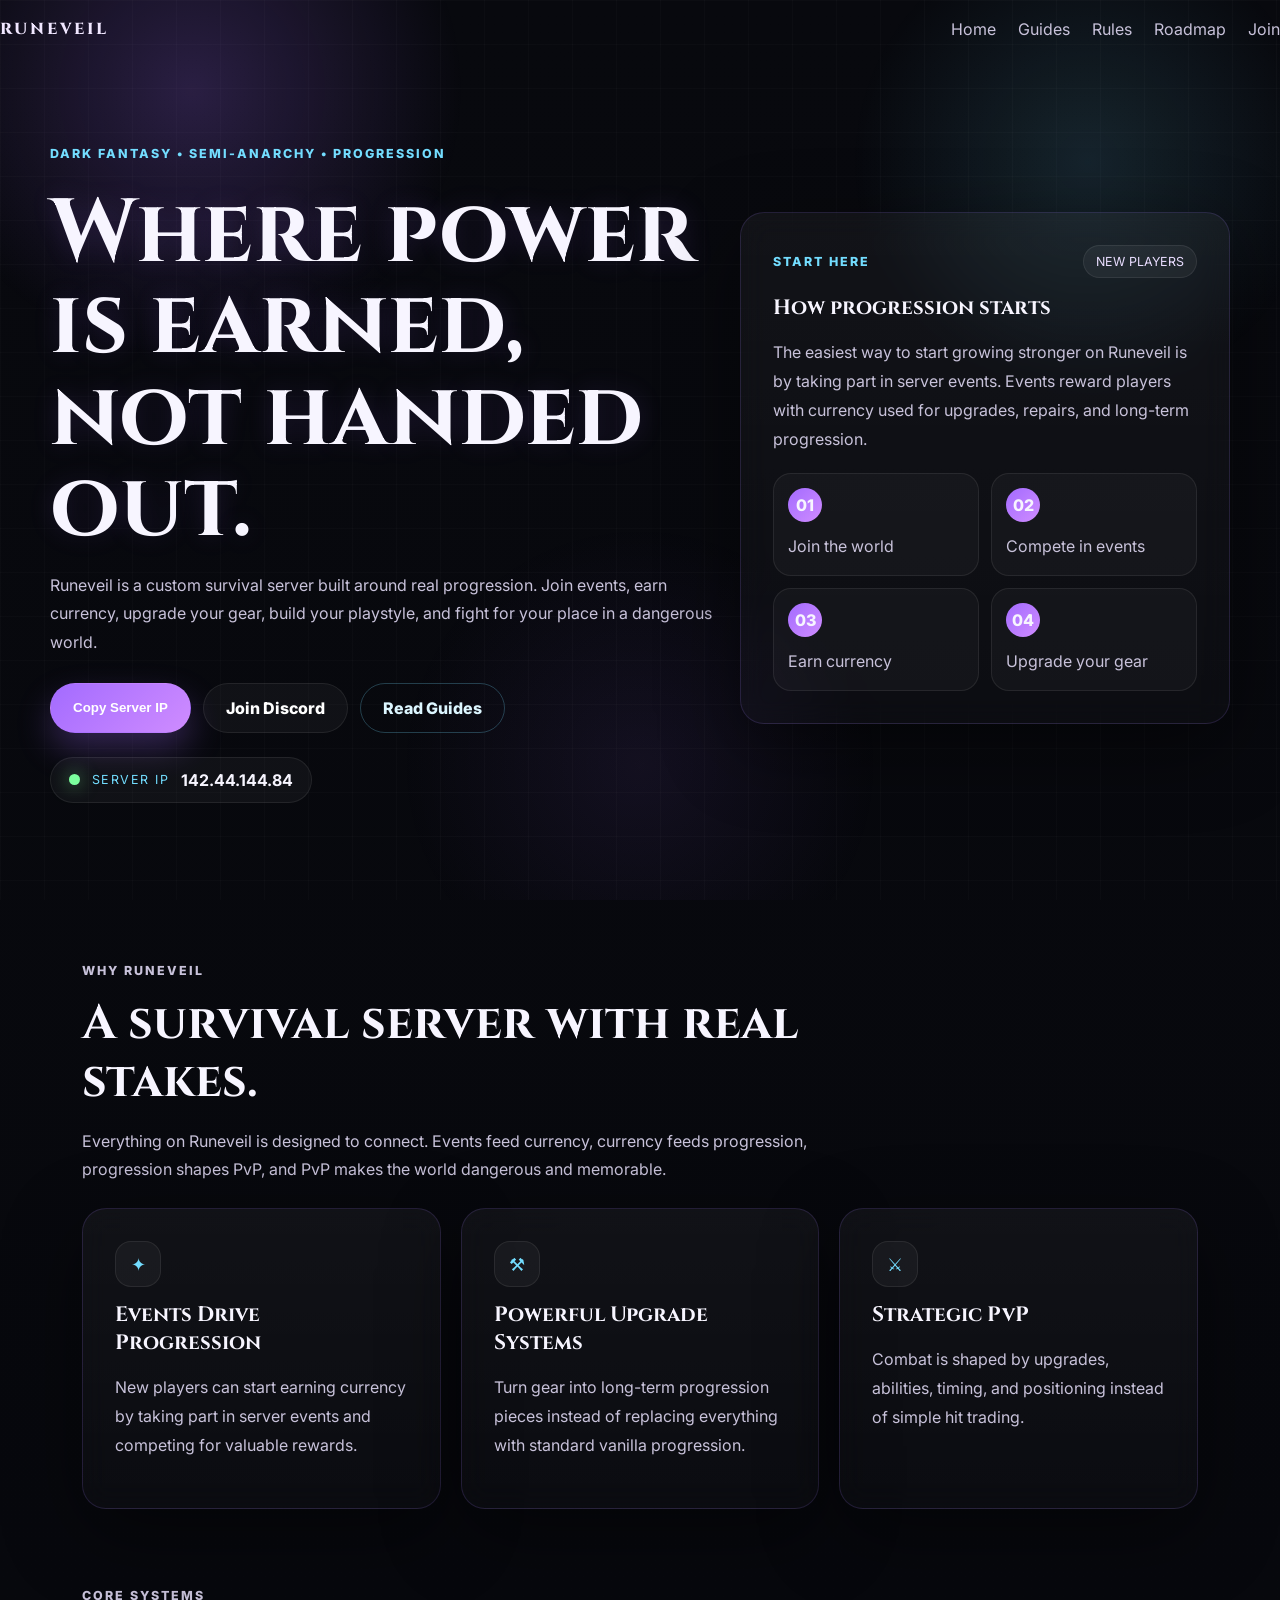
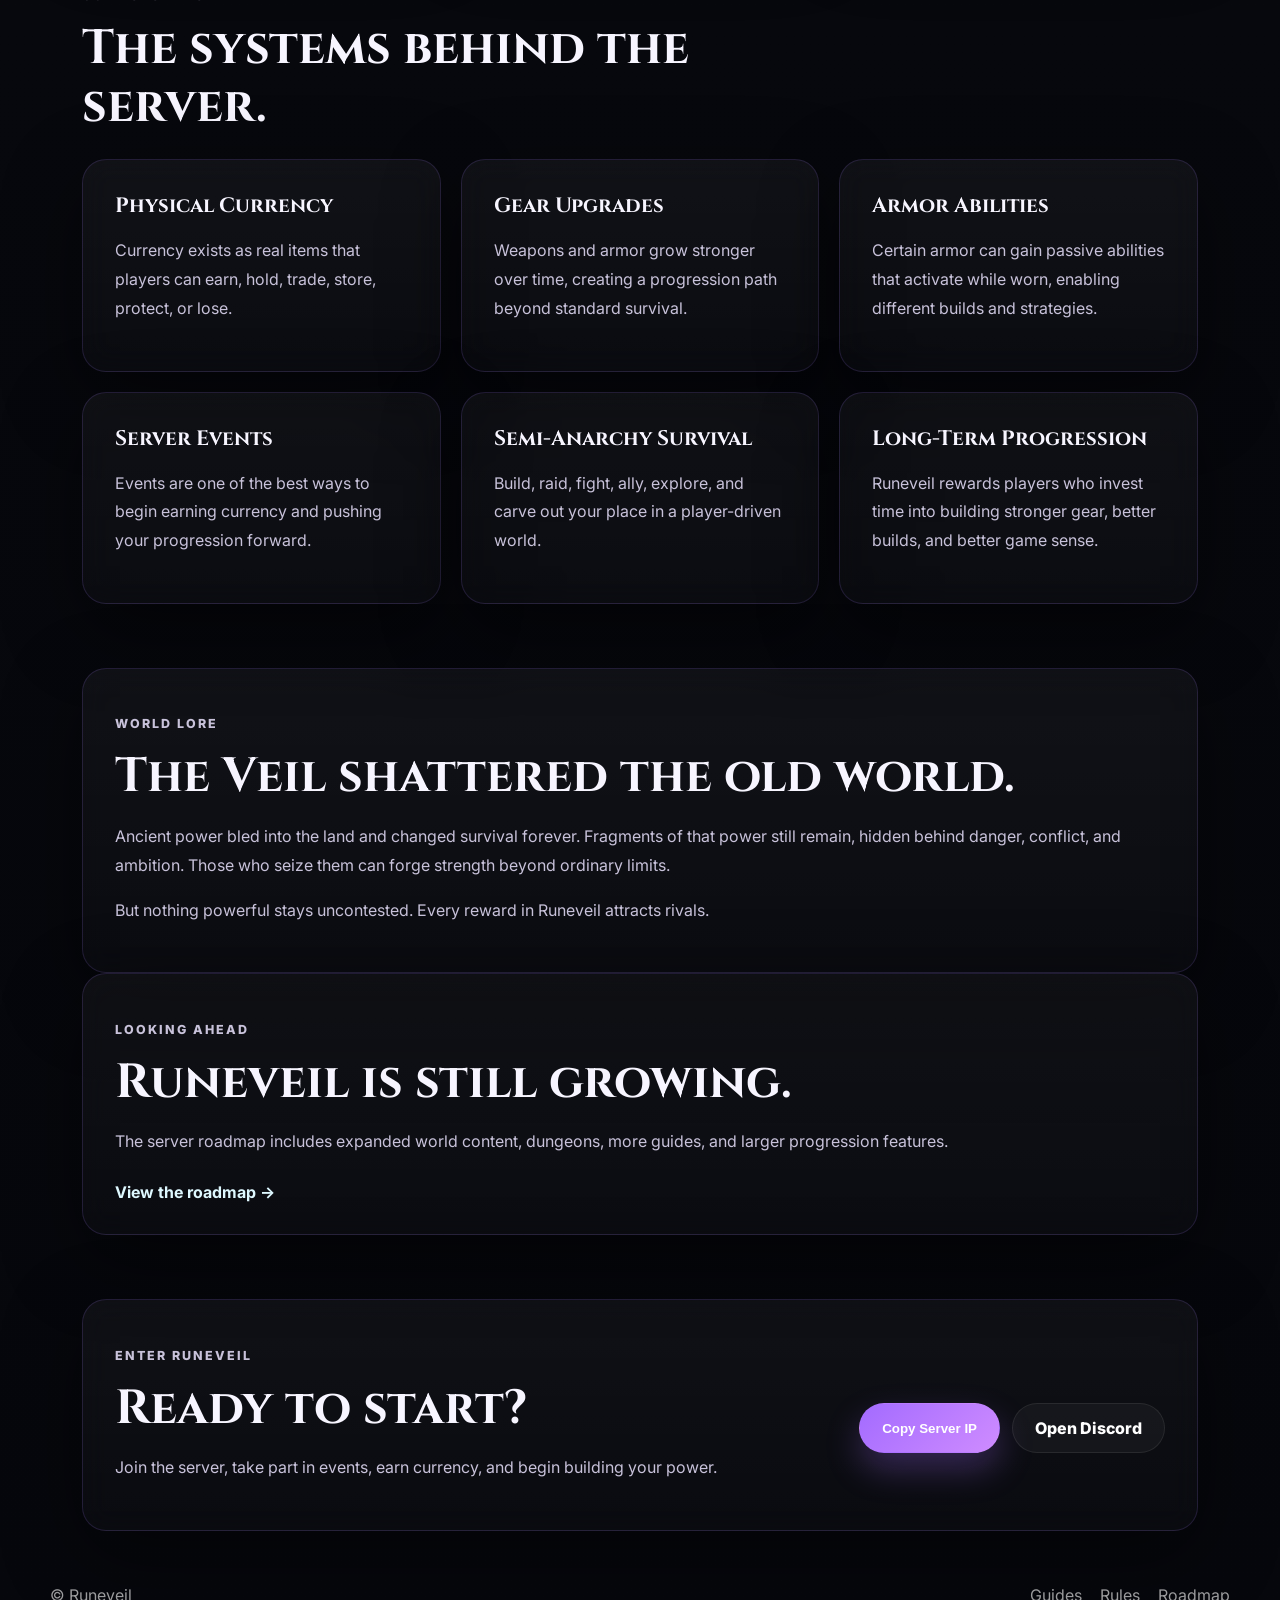
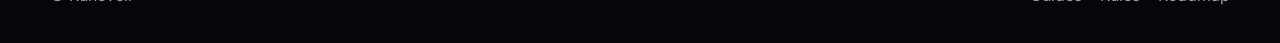
==== commit 0b63004b: "Update index.html" ====
--- a/index.html
+++ b/index.html
@@ -4,6 +4,7 @@
   <meta charset="UTF-8" />
   <meta name="viewport" content="width=device-width, initial-scale=1.0" />
   <title>Runeveil — Dark Fantasy Survival</title>
+  <link rel="icon" type="image/png" href="favicon.png">
   <meta name="description" content="Runeveil is a dark fantasy semi-anarchy Minecraft survival server built around events, progression, PvP, and powerful gear upgrades." />
   <link rel="preconnect" href="https://fonts.googleapis.com">
   <link rel="preconnect" href="https://fonts.gstatic.com" crossorigin>
@@ -37,7 +38,7 @@
         </p>
         <div class="cta-row">
           <button class="btn btn-primary" onclick="copyIP()">Copy Server IP</button>
-          <a class="btn btn-secondary" href="https://discord.gg/YOURINVITE" target="_blank" rel="noopener noreferrer">Join Discord</a>
+          <a class="btn btn-secondary" href="https://discord.gg/XzxYPjAeKG" target="_blank" rel="noopener noreferrer">Join Discord</a>
           <a class="btn btn-ghost" href="guides.html">Read Guides</a>
         </div>
         <div class="server-chip">
--- a/styles.css
+++ b/styles.css
@@ -362,7 +362,7 @@
 .rule-item,
 .timeline-item {
   display: grid;
-  grid-template-columns: 70px 1fr;
+  grid-template-columns: 140px 1fr;
   gap: 16px;
   align-items: start;
   padding: 20px;
@@ -374,13 +374,14 @@
   align-items: center;
   justify-content: center;
   min-height: 44px;
+  padding: 0 18px;
   border-radius: 14px;
   background: rgba(255,255,255,.04);
   border: 1px solid var(--line-2);
   color: var(--accent);
   font-weight: 800;
-}
-
+  white-space: nowrap;
+}
 .footer {
   padding: 22px 0 38px;
   display: flex;
@@ -448,3 +449,25 @@
     grid-template-columns: 1fr;
   }
 }
+
+/* Fix text touching card edges */
+
+.card,
+.section,
+.section-box,
+.content-box {
+  padding: 32px;
+}
+
+.card h1,
+.card h2,
+.section h1,
+.section h2 {
+  margin-bottom: 14px;
+  line-height: 1.2;
+}
+
+/* Prevent PHASE badge from wrapping */
+.phase-badge {
+  white-space: nowrap;
+}
